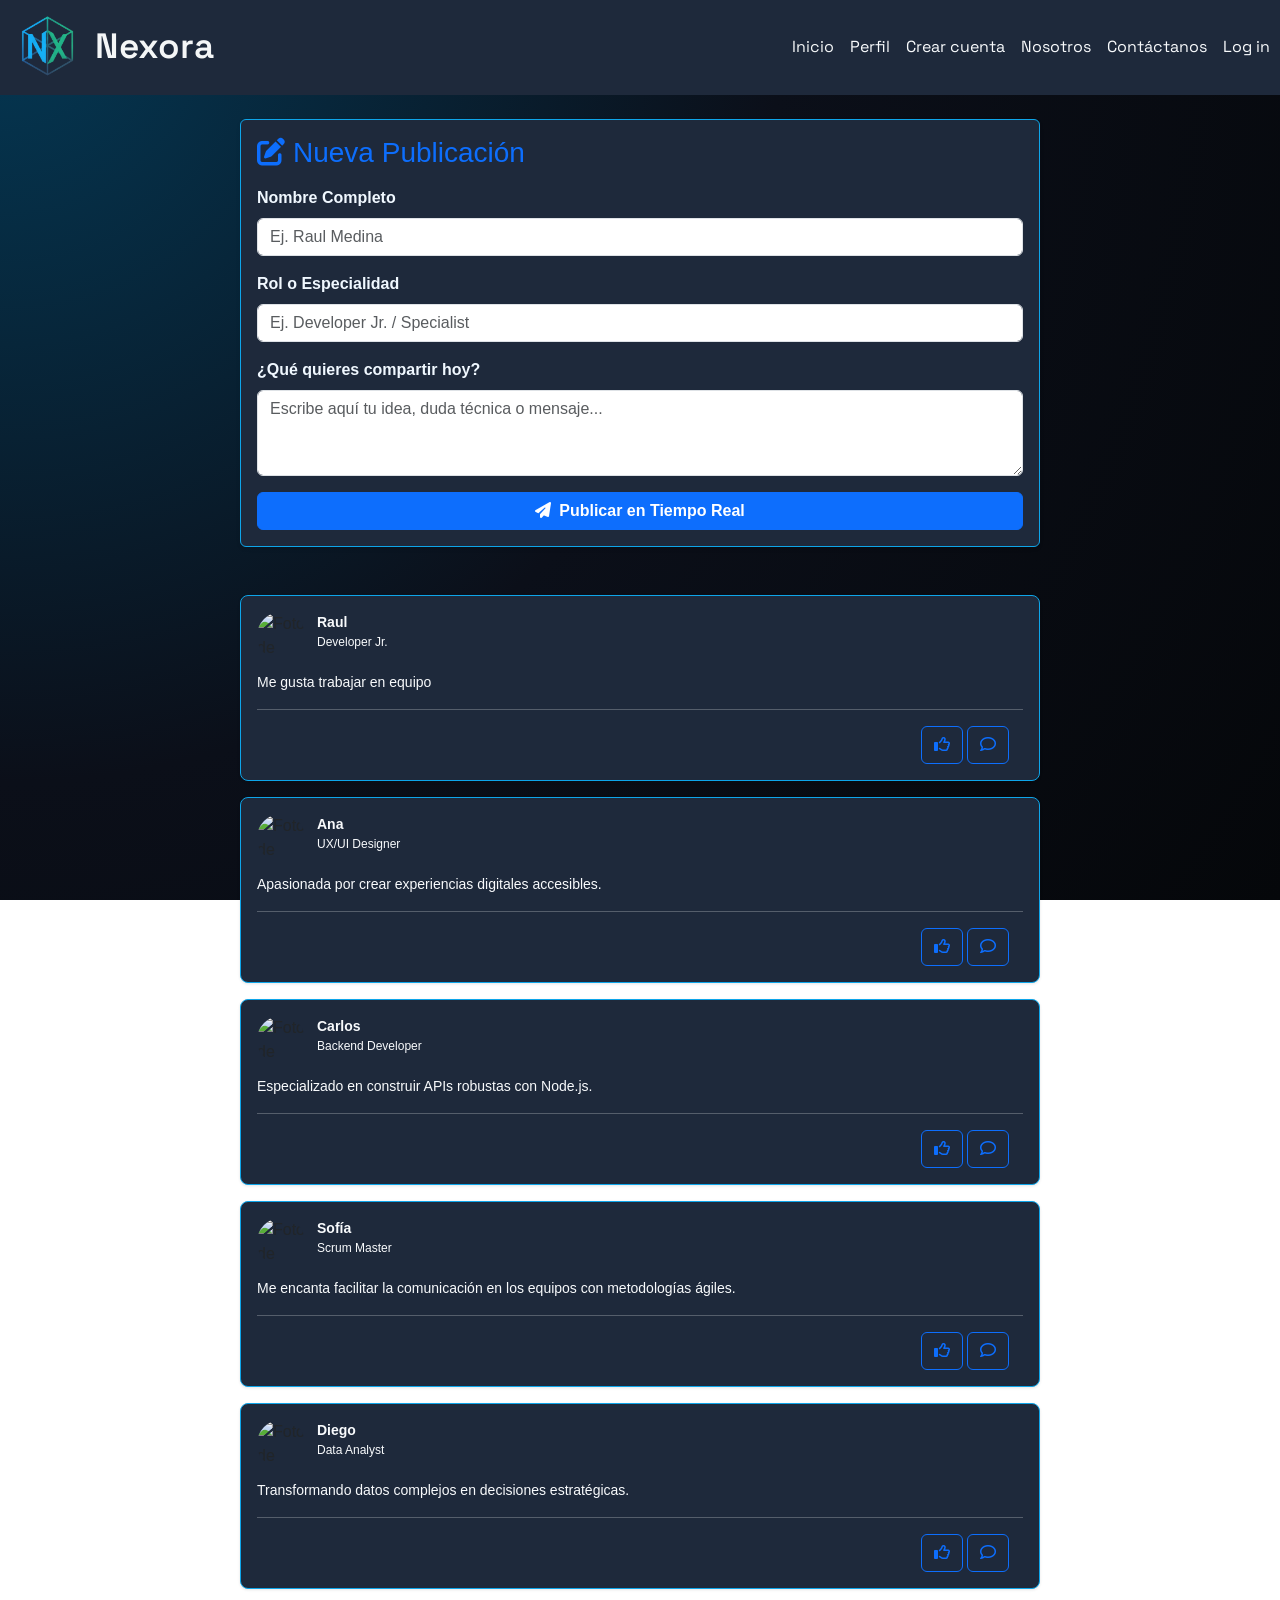
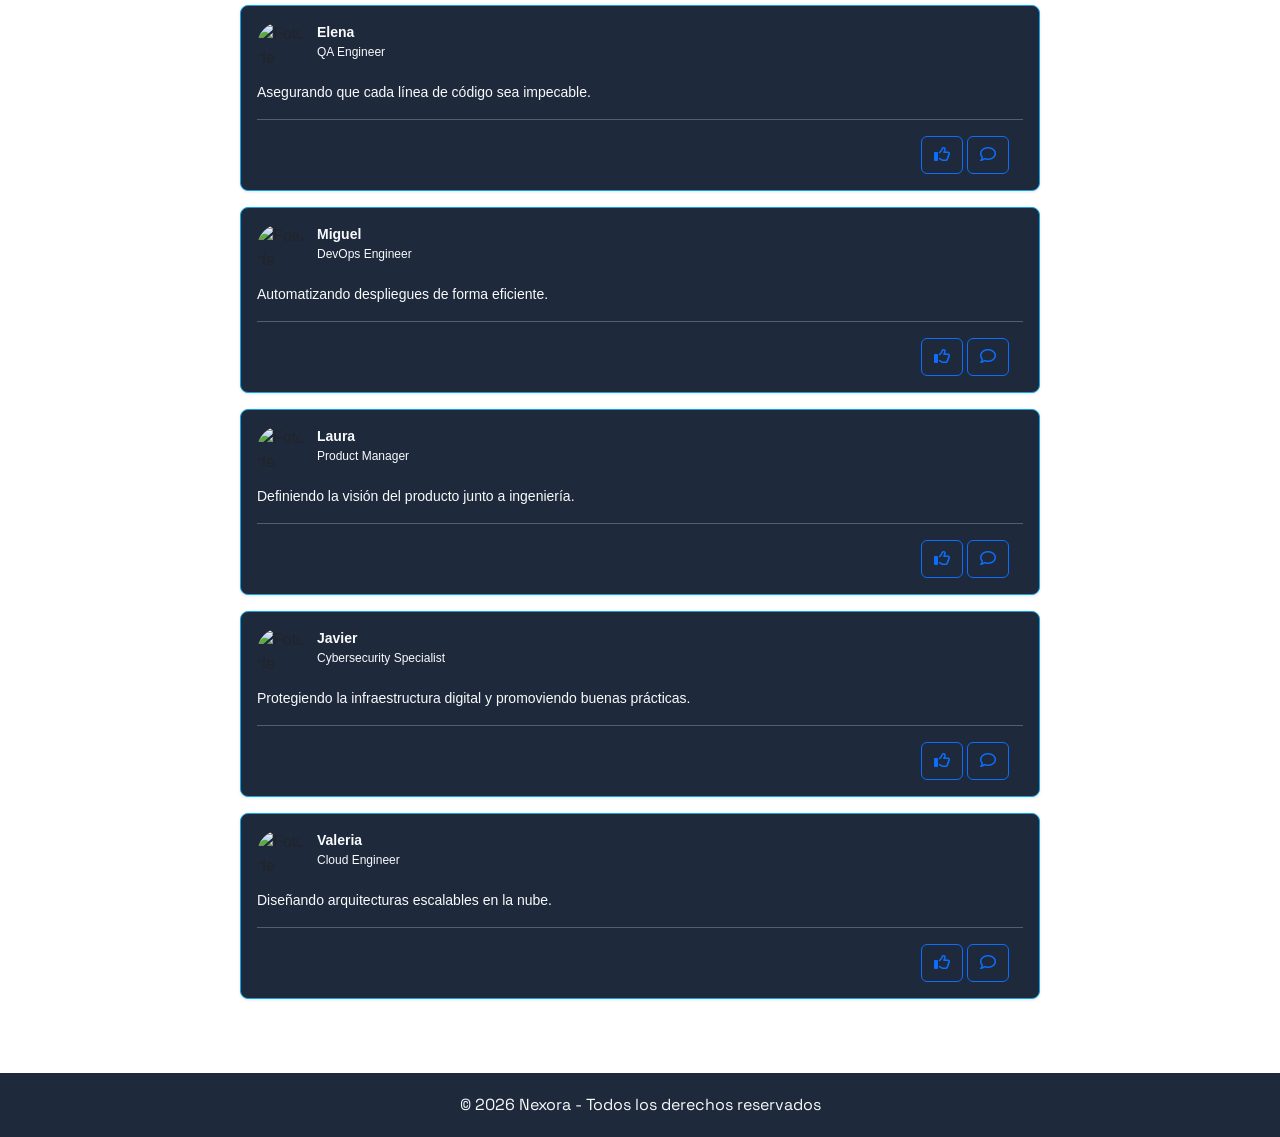
==== index.html @ 2bd526d6 "Se hacen pruebas de formulario crear publicacion" ====
<!-- Formulario con los campos Nombre, telefono email y Mensaje -->
<!-- crear las alertas-->

<!DOCTYPE html>
<html lang="en">

<head>
    <meta charset="UTF-8">
    <meta name="viewport" content="width=device-width, initial-scale=1.0">
    <title>Nexora</title>
    <link href="https://cdn.jsdelivr.net/npm/bootstrap@5.3.8/dist/css/bootstrap.min.css" rel="stylesheet"
        integrity="sha384-sRIl4kxILFvY47J16cr9ZwB07vP4J8+LH7qKQnuqkuIAvNWLzeN8tE5YBujZqJLB" crossorigin="anonymous">
        <link rel="stylesheet" href="https://cdn.jsdelivr.net/npm/bootstrap-icons@1.11.3/font/bootstrap-icons.min.css">
    <link rel="preconnect" href="https://fonts.googleapis.com">
    <link rel="preconnect" href="https://fonts.gstatic.com" crossorigin>
    <link
        href="https://fonts.googleapis.com/css2?family=Plus+Jakarta+Sans:wght@200;300;400;500;600;700;800&family=Space+Grotesk:wght@300;400;500;600;700&display=swap"
        rel="stylesheet">

    <link rel="stylesheet" href="https://cdnjs.cloudflare.com/ajax/libs/font-awesome/6.4.2/css/all.min.css">
    <link rel="stylesheet" href="./CSS/navbar.css">
    <link rel="stylesheet" href="./CSS/index.css">


</head>
<!-------------------------------------------------------------------->

<body id="indexBody">
    <!--parte 1 NavBar-->
    <header>
        <nav id="header"></nav>
    </header>

    <section>
        <div class="container d-flex ">

            <div class="col">

                <div class="container my-4 p-3 rounded shadow-sm post-card" style="position: relative;">
                    <h3 class="mb-3 text-primary"><i class="fa-solid fa-pen-to-square me-2"></i>Nueva Publicación</h3>
                    
                    <form id="postForm">
                        <div class="mb-3">
                            <label for="inputNombre" class="form-label fw-bold" style="color:aliceblue">Nombre Completo</label>
                            <input type="text" class="form-control" id="inputNombre" placeholder="Ej. Raul Medina" required>
                        </div>
                
                        <div class="mb-3">
                            <label for="inputRol" class="form-label fw-bold" style="color:aliceblue">Rol o Especialidad</label>
                            <input type="text" class="form-control" id="inputRol" placeholder="Ej. Developer Jr. / Specialist" required>
                        </div>
                
                        <div class="mb-3">
                            <label for="textareaDescripcion" class="form-label fw-bold" style="color:aliceblue">¿Qué quieres compartir hoy?</label>
                            <textarea class="form-control" id="textareaDescripcion" rows="3" placeholder="Escribe aquí tu idea, duda técnica o mensaje..." required></textarea>
                        </div>
                
                        <button type="submit" class="btn btn-primary w-100 fw-bold">
                            <i class="fa-solid fa-paper-plane me-2"></i>Publicar en Tiempo Real
                        </button>
                    </form>
                </div>
                
                <div id="prodRow" class="row  justify-content-center p-3">
                    <!-- aqui empieza la tarjeta -->
                    
                    <!-- aqui temrina la tarjeta-->
                </div>
            </div>
        </div>

    </section>

    <footer id="footer"></footer>


    <script src="https://cdn.jsdelivr.net/npm/bootstrap@5.3.8/dist/js/bootstrap.bundle.min.js"
        integrity="sha384-FKyoEForCGlyvwx9Hj09JcYn3nv7wiPVlz7YYwJrWVcXK/BmnVDxM+D2scQbITxI"
        crossorigin="anonymous"></script>
    <script src="./JS/navbar.js" type="module"></script>
    <script src="./JS/postcotroller.js" type="module"></script>
    <script src="./JS/footer.js"></script>
    <script type="text/javascript" src="https://cdn.jsdelivr.net/npm/@emailjs/browser@4/dist/email.min.js"></script>
</body>

</html>
---- CSS/navbar.css ----
#header{
     background-color: #1E293B !important;
    display: flex;
    justify-content: space-between;
    align-items: center;
    padding: 10px;
    gap: 40px;
    font-family: 'Space Grotesk', sans-serif;
}



.headersection {
    justify-content: center;
    gap: 50px;
}


.nav-link {
    color: #F8FAFC;
}

.nav-link:hover {
    color: #0EA5E9;
}

.nav-active {
    color: #f4f6f7 !important;
}
/* Escritorio */
.hamburger{
    display: none;
}

#apages{
    display: flex;
}

/* Móvil */
@media (max-width: 768px){

    .hamburger{
        display: block;
    }

    #apages{
        display: none;
    }

    #apages.active{
        display: flex;
        flex-direction: column;
    }
}

#nexoralogo {
    height: 75px;
    width: 75px;
}

/*leo*/
.logo .nav-link {
    font-size: 2.2rem;
    font-weight: 600;
}

.logo{
    display: flex;
    align-items: center;
    gap: 10px;
}


/*FOOTER*/
#footer {
    margin-top: 50px;
}

.footerNexora {
    background-color: #1E293B;
    color: #F8FAFC;
    text-align: center;
    padding: 20px;
    font-family: 'Space Grotesk', sans-serif;
}

.footerNexora p {
    margin: 0;
}
---- CSS/index.css ----
/* Estilos globales para la tarjeta */
#indexBody {
    background-image: radial-gradient(circle at 0% 0%, #043854 0%, #0b0f19 50%, #05070a 100%);
    background-attachment: fixed;
    background-size: cover;
    background-repeat: no-repeat;
    min-height: 100vh;
    margin: 0;
}

.containerCard{

   
    min-height: 100vh; /* Esto ya lo tienes, excelente */
    
    /* Agrega estas 3 líneas mágicas de Flexbox: */
    
    justify-content: center; /* Centra horizontalmente */
    align-items: center;
    
    /*
    display: flex;
    align-items: center;
     justify-content: center;
     margin: 10px;*/
     
     

}

.post-card {
  font-family: -apple-system, BlinkMacSystemFont, "Segoe UI", Roboto, Helvetica, Arial, sans-serif;
  background-color: #1E293B;
  border: 1px solid #0EA5E9;
  border-radius: 8px;
  max-width: 800px;
  padding: 16px;
  box-shadow: 0 1px 3px rgba(0, 0, 0, 0.1);
  
  
  

}

/* Alineación del encabezado */
.post-header {
  display: flex;
  align-items: flex-start;
  margin-bottom: 12px;
 
  
}

/* Foto de perfil redonda */
.profile-pic {
  width: 48px;
  height: 48px;
  border-radius: 50%;
  object-fit: cover;
  margin-right: 12px;
}

/* Contenedor de los textos del autor */
.author-info {
  display: flex;
  flex-direction: column;
}

/* Fila del nombre */
.name-container {
  display: flex;
  align-items: center;
  font-size: 14px;
  font-weight: 600;
  color: #F8FAFC;
}

.connection-degree {
  font-size: 12px;
  color: #666666;
  font-weight: 400;
  margin-left: 4px;
}

/* Rol o cargo profesional */
.author-role {
  font-size: 12px;
  color: #F8FAFC;
  margin: 2px 0;
  line-height: 1.3;
}

/*boton de ... opciones en tarjeta de publicacion*/
.btnCardOptions{
  color:#0EA5E9 ;
  border-radius: 50px;
  background-color:  #1E293B;
   border: 1px solid #0EA5E9;
   margin-right: 17px;

}

.btnCardOptions:hover{
  color:#F8FAFC ;
  border-radius: 50px;
  background-color:  #0EA5E9;
   border: 1px solid #0EA5E9;
   margin-right: 17px;

}

.btnCardOptions.show{
  color:#F8FAFC ;
  border-radius: 50px;
  background-color:  #0EA5E9;
   border: 1px solid #0EA5E9;
   margin-right: 17px;

}



/* Fila de tiempo y privacidad */
.post-meta {
  display: flex;
  align-items: center;
  font-size: 12px;
  color: #666666;
}

.separator {
  margin: 4px;
}

/* Cuerpo del texto de la publicación */
.post-content {
  font-size: 14px;
  color: #F8FAFC;
  line-height: 1.5;
}

.post-content p {
  margin: 0px;
}

/* Estilo para el botón "más" */
.see-more {
  color: #666666;
  font-weight: 600;
  cursor: pointer;
  margin-left: 2px;
}


.imageCard{
  display: block;
  margin: 0 auto;
    width: 50%;
  height: 50%;
  
  object-fit: cover;

}

.containerImageOculte{
  display: none  !important;
}

.containerImage{
  background-color: black !important;
}



.btnCard{
 margin-left: 2px;
    margin-right: 2px;

}

/*LEO*/
.style-pointer {
    display: flex;
    align-items: center;
    gap: 12px;                
    cursor: pointer;
    user-select: none;
    transition: opacity 0.2s ease;
}

.style-pointer:hover {
    opacity: 0.85;
}

.style-pointer h2 {
    margin: 0;
    font-family: -apple-system, BlinkMacSystemFont, "Segoe UI", Roboto, Helvetica, Arial, sans-serif;
    font-size: 26px;          
    font-weight: 600;          
    color: #F8FAFC;          
}

#textoNuevaDuda {
    background-color: #0B0F19; 
    color: #F8FAFC !important;
    font-family: -apple-system, BlinkMacSystemFont, "Segoe UI", Roboto, Helvetica, Arial, sans-serif;
    font-size: 14px;           
    border: 1px solid #0EA5E9; 
    border-radius: 8px;        
    padding: 12px;
    resize: none;             
    width: 100%;
    transition: box-shadow 0.2s ease;
}

#textoNuevaDuda:focus {
    outline: none;
    box-shadow: 0 0 8px rgba(14, 165, 233, 0.4); 
}

#textoNuevaDuda::placeholder {
    color: #94A3B8 !important; 
    opacity: 1 !important;     
}

#btnPublicarDudaCard {
    background-color: #10B981; 
    color: #F8FAFC;
    font-family: -apple-system, BlinkMacSystemFont, "Segoe UI", Roboto, Helvetica, Arial, sans-serif;
    border-radius: 50px;       
    padding: 6px 20px;
    font-weight: 600;
    font-size: 12px;           
    border: 1px solid #10B981;
    cursor: pointer;
    transition: background-color 0.2s ease, border-color 0.2s ease;
}

#btnPublicarDudaCard:hover {
    background-color: #059669; 
    border-color: #059669;
}

#btnCancelarDuda {
    background-color: #ef4444;
    color: #F8FAFC;
    font-family: -apple-system, BlinkMacSystemFont, "Segoe UI", Roboto, Helvetica, Arial, sans-serif;
    border-radius: 50px;       
    padding: 6px 20px;
    font-weight: 600;
    font-size: 12px;           
    border: 1px solid #ef4444;
    cursor: pointer;
    transition: background-color 0.2s ease, border-color 0.2s ease;
}

#btnCancelarDuda:hover {
    background-color: #dc2626; 
    border-color: #dc2626;
}
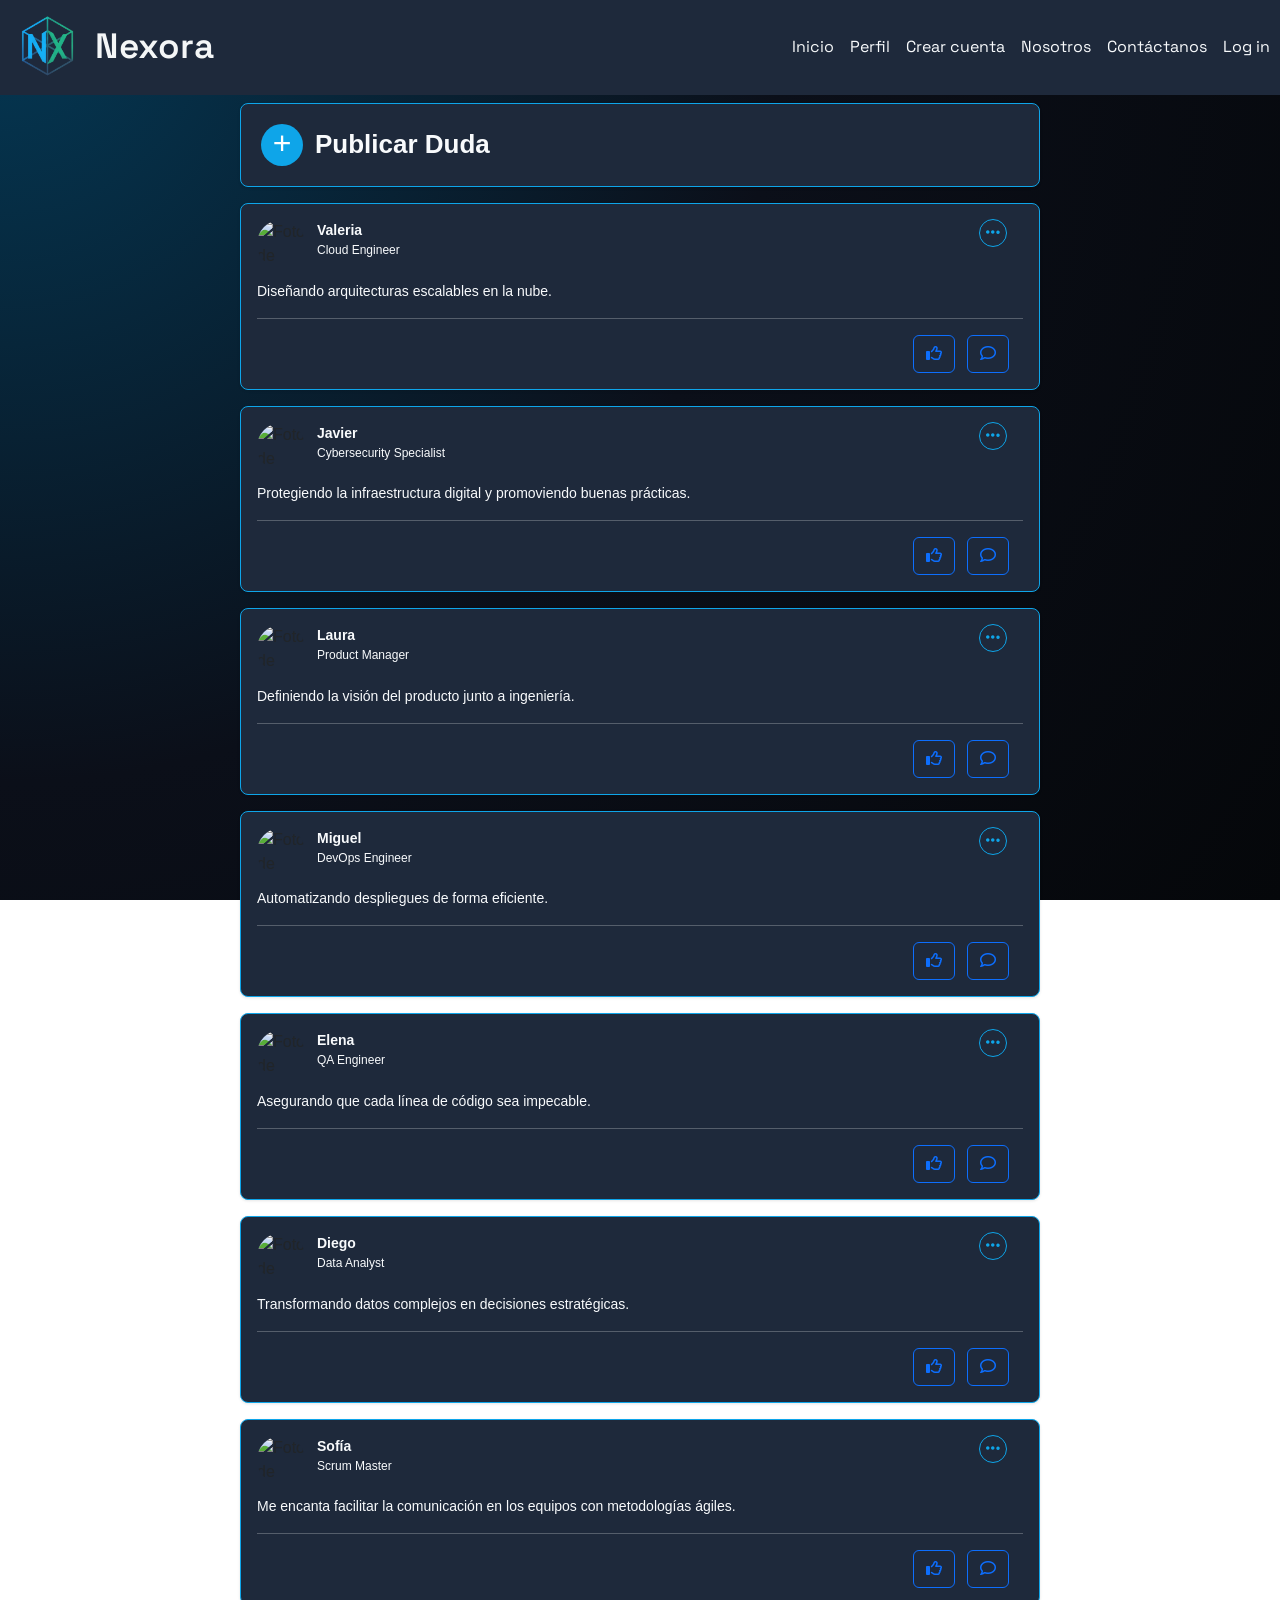
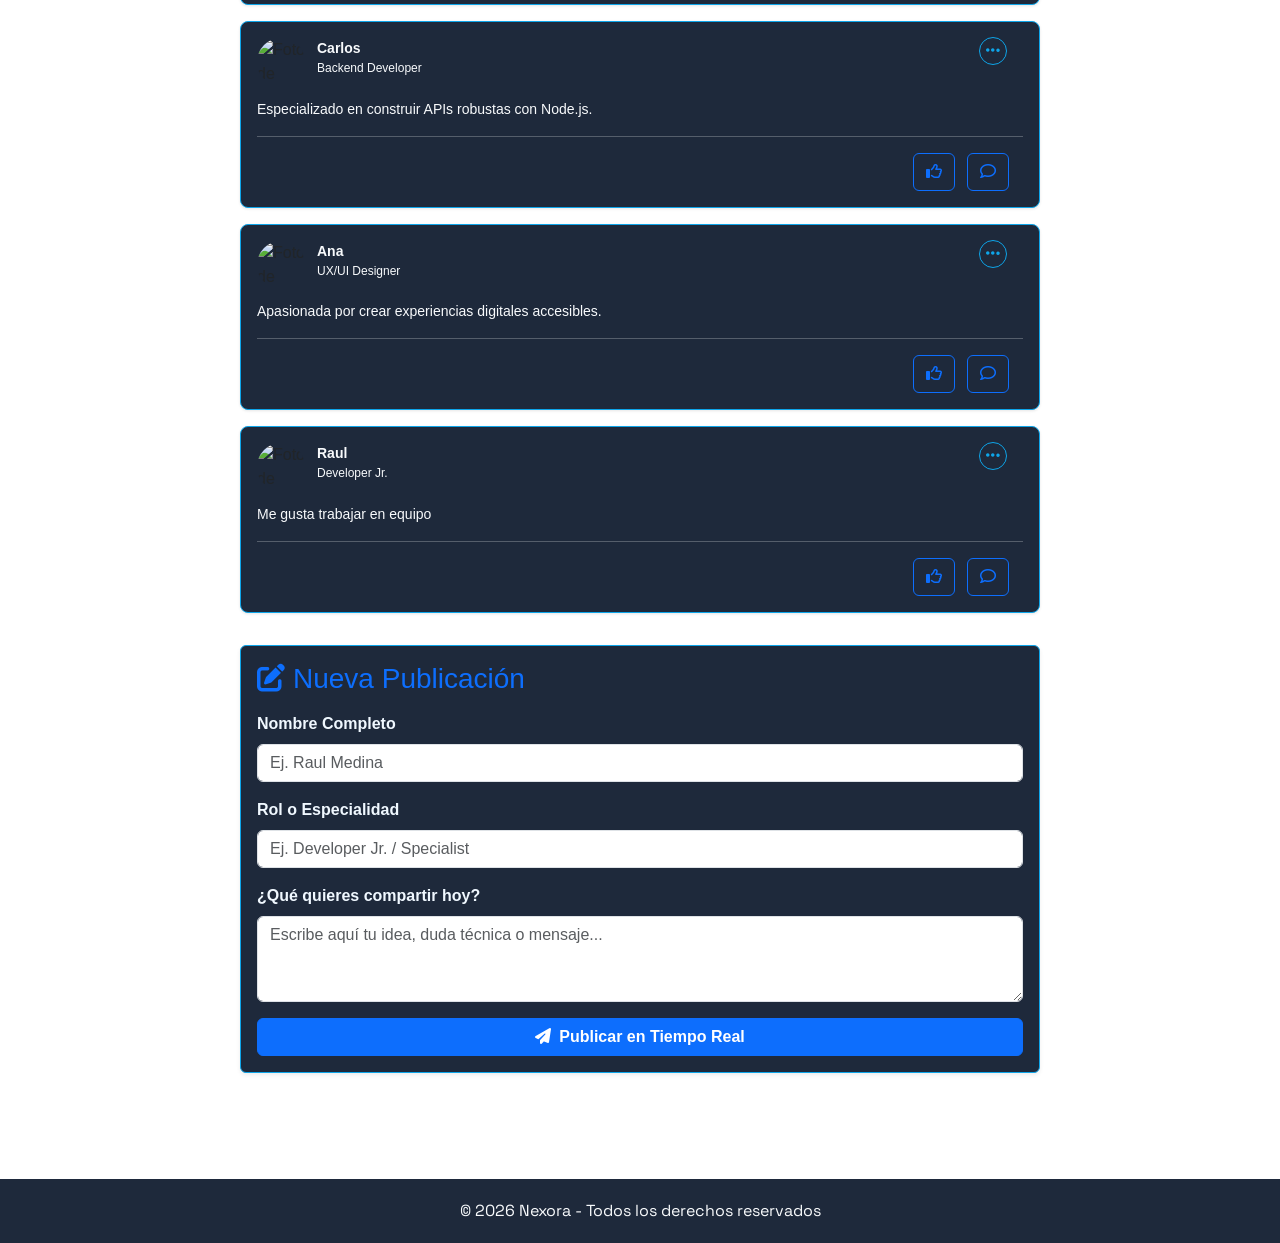
==== commit 11d9c579: "Fix: Resolve merge conflicts between branch and develop in postcotroller.js and index.html" ====
--- a/index.html
+++ b/index.html
@@ -30,6 +30,55 @@
     <header>
         <nav id="header"></nav>
     </header>
+
+    <!--LEO-->
+  <div class="post-card m-2 w-100 mx-auto" id="seccionPublicarDudaFija">
+    <div class="p-1">
+        <div class="style-pointer" id="toggleDudaForm" style="display: flex; align-items: center; gap: 12px; cursor: pointer;">
+    
+    <div class="text-white" style="background-color: #0ea5e9 !important; width: 42px; height: 42px; border-radius: 50%; display: inline-flex; align-items: center; justify-content: center; font-size: 32px; font-weight: 400; padding-bottom: 4px; line-height: 1; user-select: none;">
+        +
+    </div>
+    
+    <h2>Publicar Duda</h2>
+</div>
+
+        <div id="dudaFormContainer" class="d-none mt-3">
+            <textarea id="textoNuevaDuda" class="form-control mb-3" rows="3" placeholder="Escribe tu duda detalladamente aquí..."></textarea>
+            
+            <div class="mb-3 text-center containerImage" style="border-radius: 8px; overflow: hidden;">
+                <img id="preview" class="imageCard" src="" alt="Vista previa" style="display: none;">
+            </div>
+
+            <div class="d-flex justify-content-between align-items-center">
+                
+                <div>
+                    <label for="imagen" class="btnCardOptions" style="padding: 6px 16px; cursor: pointer; display: inline-flex; align-items: center; justify-content: center; border-radius: 8px;">
+                        <i class="fa-solid fa-camera-retro" style="font-size: 1.2rem;"></i>
+                    </label>
+                    <input type="file" id="imagen" accept="image/*" style="display: none;">
+                </div>
+
+                <div class="d-flex gap-2">
+    <button type="button" id="btnCancelarDuda" class="btn">
+        CANCELAR
+    </button>
+
+    <button type="button" id="btnPublicarDudaCard">
+        PUBLICAR
+    </button>
+</div>
+            </div>
+        </div>
+    </div>
+</div>
+
+        <div id="prodRow" class="w-100 d-flex flex-column align-items-center justify-content-center">
+            </div>
+        
+    </div>
+</section>
+
 
     <section>
         <div class="container d-flex ">
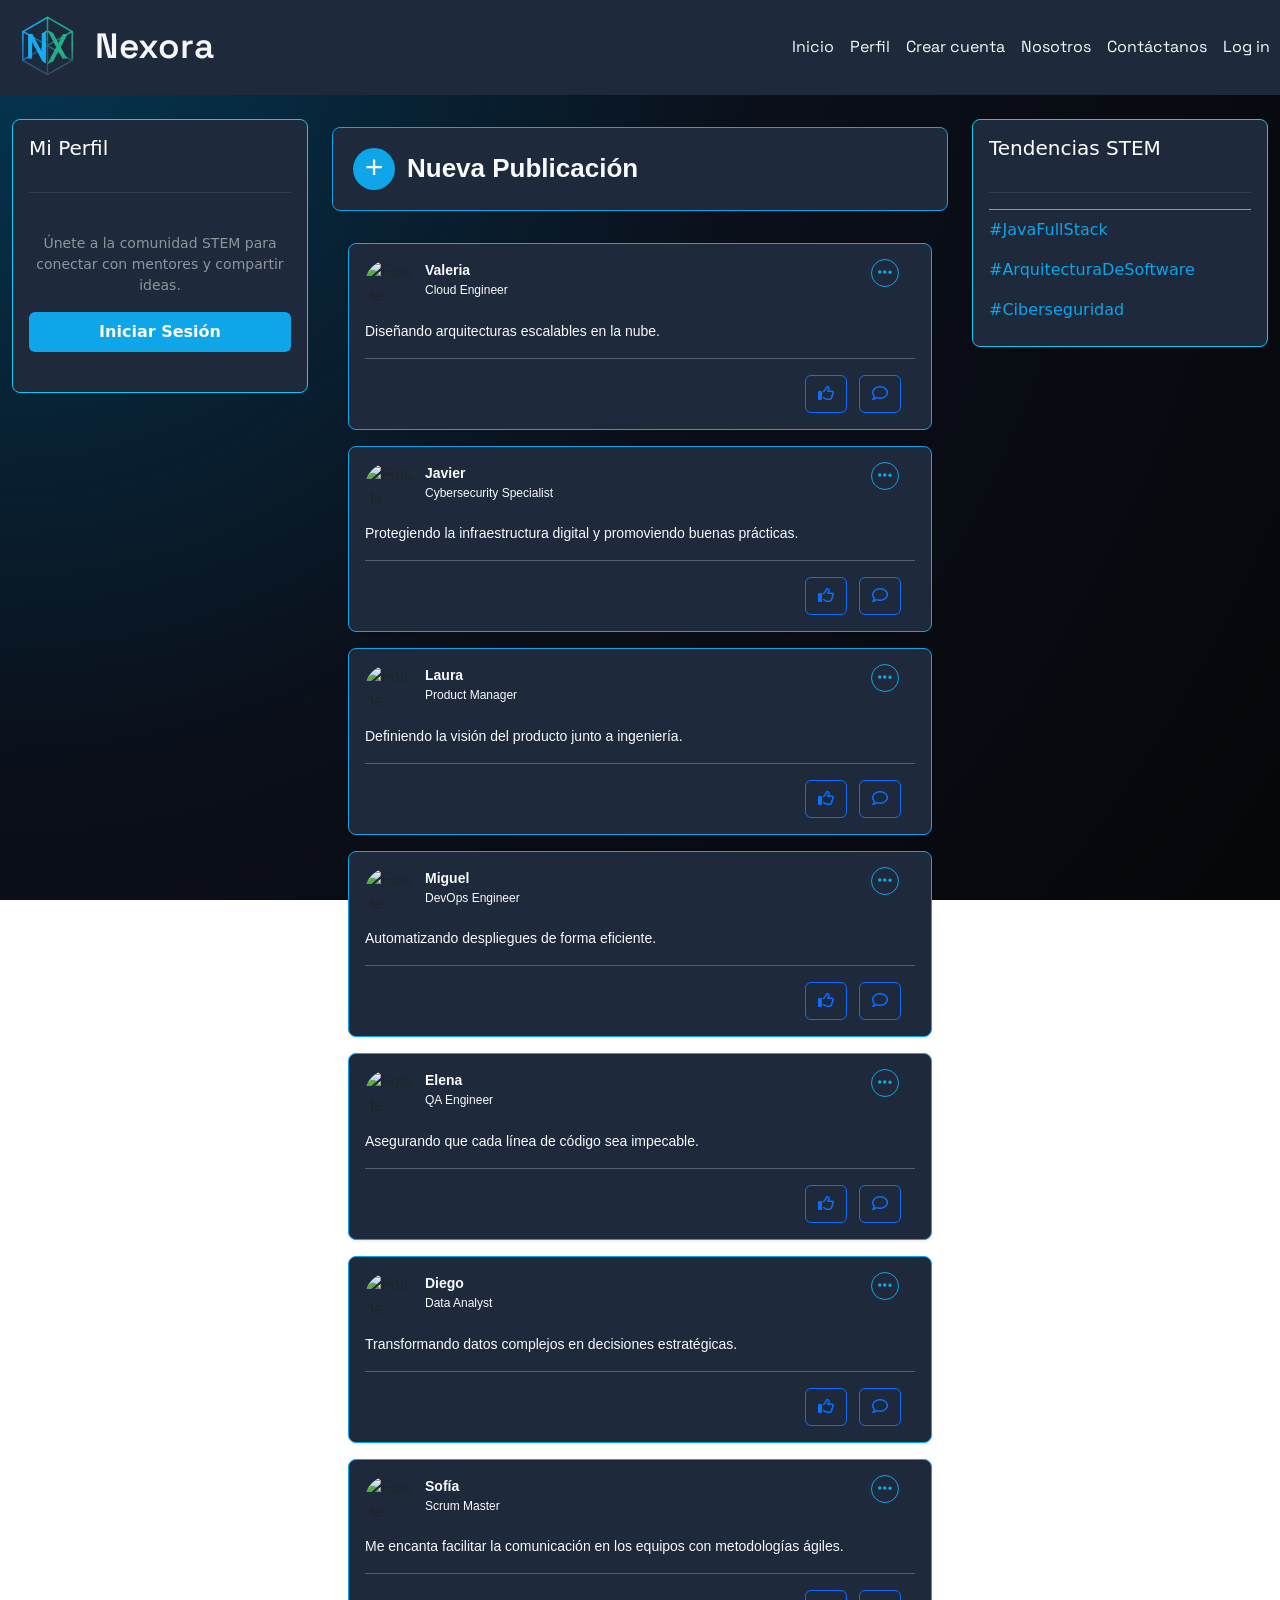
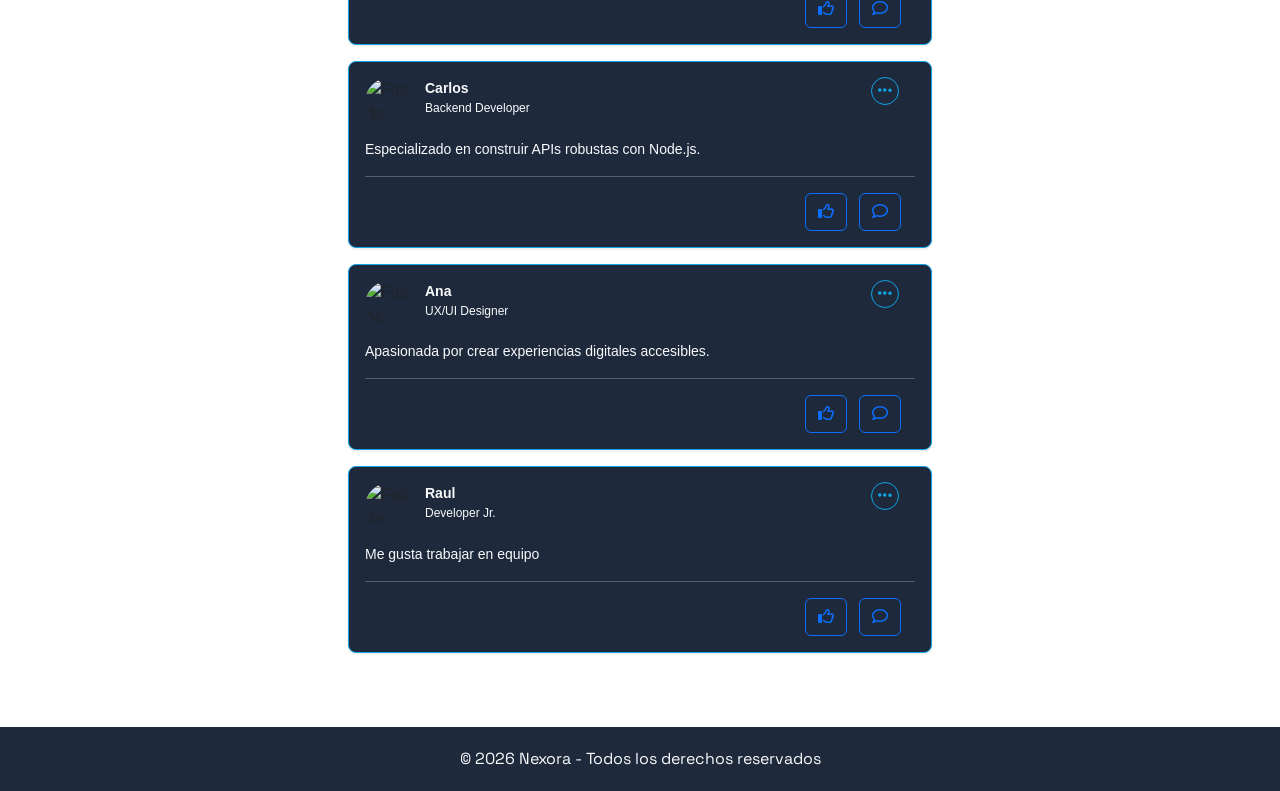
==== commit 2a031972: "- Se consolida la clase PostsController para la gestión lógica de publicaciones. - Se implementa el " ====
--- a/index.html
+++ b/index.html
@@ -31,20 +31,52 @@
         <nav id="header"></nav>
     </header>
 
-    <!--LEO-->
-  <div class="post-card m-2 w-100 mx-auto" id="seccionPublicarDudaFija">
-    <div class="p-1">
-        <div class="style-pointer" id="toggleDudaForm" style="display: flex; align-items: center; gap: 12px; cursor: pointer;">
+<!--Contenedor que gestiona 3 columnas en la pagina-->
+
+<div class="container-fluid pt-4">
+    <div class="row justify-content-center">
+    <!-- COLUMNA IZQUIERDA -->   
+        <aside class="col-lg-3 d-none d-lg-block">
+            <div class="card border-info custom-card-bg p-3 sticky-top custom-sticky-aside">
+                <h5 class="text-white mb-3">Mi Perfil</h5>
+                <hr class="text-secondary opacity-25">
+                
+                <!-- Estado 1: Usuario Invitado / No ha iniciado sesión -->
+                <div id="perfil-invitado" class="text-center my-4">
+                    <p class="text-white-50 small mb-3">Únete a la comunidad STEM para conectar con mentores y compartir ideas.</p>
+                    <!-- El botón vincula directamente a la página de login requerida en el proyecto -->
+                    <a href="login.html" class="btn btn-login-accent w-100 fw-bold py-2">
+                        Iniciar Sesión
+                    </a>
+                </div>
+        
+                <!-- Estado 2: Usuario Autenticado (Oculto inicialmente por CSS o JS) -->
+                <div id="perfil-autenticado" class="text-center my-3" style="display: none;">
+                    <div class="bg-secondary rounded-circle mx-auto mb-2" style="width: 70px; height: 70px;"></div>
+                    <h6 class="text-white m-0">Usuario Nexora</h6>
+                    <small class="text-muted">Estudiante STEM</small>
+                </div>
+            </div>
+        </aside>
+
+    <!--Formulario de crear publicacion-->
+
+    <!-- COLUMNA CENTRAL: El Feed  -->
+    <main class="col-12 col-md-10 col-lg-6">
+
+    <div class="post-card m-2 w-100 mx-auto" id="seccionPublicarDudaFija">
+        <div class="p-1">
+            <div class="style-pointer" id="toggleDudaForm" style="display: flex; align-items: center; gap: 12px; cursor: pointer;">
     
-    <div class="text-white" style="background-color: #0ea5e9 !important; width: 42px; height: 42px; border-radius: 50%; display: inline-flex; align-items: center; justify-content: center; font-size: 32px; font-weight: 400; padding-bottom: 4px; line-height: 1; user-select: none;">
-        +
-    </div>
+                <div class="text-white" style="background-color: #0ea5e9 !important; width: 42px; height: 42px; border-radius: 50%; display: inline-flex; align-items: center; justify-content: center; font-size: 32px; font-weight: 400; padding-bottom: 4px; line-height: 1; user-select: none;">
+                +
+                </div>
     
-    <h2>Publicar Duda</h2>
-</div>
+            <h2 >Nueva Publicación</h2>
+            </div>
 
         <div id="dudaFormContainer" class="d-none mt-3">
-            <textarea id="textoNuevaDuda" class="form-control mb-3" rows="3" placeholder="Escribe tu duda detalladamente aquí..."></textarea>
+            <textarea id="textoNuevaDuda" class="form-control mb-3" rows="3" placeholder="Escribe tu idea..."></textarea>
             
             <div class="mb-3 text-center containerImage" style="border-radius: 8px; overflow: hidden;">
                 <img id="preview" class="imageCard" src="" alt="Vista previa" style="display: none;">
@@ -60,55 +92,21 @@
                 </div>
 
                 <div class="d-flex gap-2">
-    <button type="button" id="btnCancelarDuda" class="btn">
-        CANCELAR
-    </button>
-
-    <button type="button" id="btnPublicarDudaCard">
-        PUBLICAR
-    </button>
-</div>
+                    <button type="button" id="btnCancelarDuda" class="btn">CANCELAR</button>
+                    <button type="submit" class="btn btn-primary w-100 fw-bold" style="background-color: #0EA5E9;" id="btnPublicarDudaCard">
+                        <i class="fa-solid fa-paper-plane me-2"></i>Publicar en Tiempo Real
+                    </button>
+                </div>
             </div>
         </div>
     </div>
 </div>
-
-        <div id="prodRow" class="w-100 d-flex flex-column align-items-center justify-content-center">
-            </div>
-        
-    </div>
-</section>
-
-
+    <!--Seccion donde se alojan las publicaciones-->
     <section>
         <div class="container d-flex ">
 
             <div class="col">
 
-                <div class="container my-4 p-3 rounded shadow-sm post-card" style="position: relative;">
-                    <h3 class="mb-3 text-primary"><i class="fa-solid fa-pen-to-square me-2"></i>Nueva Publicación</h3>
-                    
-                    <form id="postForm">
-                        <div class="mb-3">
-                            <label for="inputNombre" class="form-label fw-bold" style="color:aliceblue">Nombre Completo</label>
-                            <input type="text" class="form-control" id="inputNombre" placeholder="Ej. Raul Medina" required>
-                        </div>
-                
-                        <div class="mb-3">
-                            <label for="inputRol" class="form-label fw-bold" style="color:aliceblue">Rol o Especialidad</label>
-                            <input type="text" class="form-control" id="inputRol" placeholder="Ej. Developer Jr. / Specialist" required>
-                        </div>
-                
-                        <div class="mb-3">
-                            <label for="textareaDescripcion" class="form-label fw-bold" style="color:aliceblue">¿Qué quieres compartir hoy?</label>
-                            <textarea class="form-control" id="textareaDescripcion" rows="3" placeholder="Escribe aquí tu idea, duda técnica o mensaje..." required></textarea>
-                        </div>
-                
-                        <button type="submit" class="btn btn-primary w-100 fw-bold">
-                            <i class="fa-solid fa-paper-plane me-2"></i>Publicar en Tiempo Real
-                        </button>
-                    </form>
-                </div>
                 
                 <div id="prodRow" class="row  justify-content-center p-3">
                     <!-- aqui empieza la tarjeta -->
@@ -119,6 +117,29 @@
         </div>
 
     </section>
+    </main>
+
+    <!-- COLUMNA DERECHA: Tendencias / Dudas Populares -->
+    <aside class="col-lg-3 d-none d-lg-block">
+        <div class="card border-info custom-card-bg p-3 sticky-top custom-sticky-aside">
+            <h5 class="text-white mb-3">Tendencias STEM</h5>
+            <hr class="text-secondary opacity-25">
+            <ul class="list-group list-group-flush bg-transparent">
+                <li class="list-group-item bg-transparent text-white-50 border-0 px-0 py-2">
+                    <a href="#" class="text-decoration-none trend-link">#JavaFullStack</a>
+                </li>
+                <li class="list-group-item bg-transparent text-white-50 border-0 px-0 py-2">
+                    <a href="#" class="text-decoration-none trend-link">#ArquitecturaDeSoftware</a>
+                </li>
+                <li class="list-group-item bg-transparent text-white-50 border-0 px-0 py-2">
+                    <a href="#" class="text-decoration-none trend-link">#Ciberseguridad</a>
+                </li>
+            </ul>
+        </div>
+    </aside>
+
+</div>
+</div>
 
     <footer id="footer"></footer>
 
--- a/CSS/index.css
+++ b/CSS/index.css
@@ -257,4 +257,56 @@
 #btnCancelarDuda:hover {
     background-color: #dc2626; 
     border-color: #dc2626;
+}
+
+
+/* Estilo base para tarjetas oscuras */
+.custom-card-bg {
+    background-color: #1E293B !important; /* Color de fondo oscuro de superficie */
+    border-radius: 0.5rem; /* Bordes suaves */
+}
+
+/* Control del efecto Fijo (Sticky) para los costados */
+.custom-sticky-aside {
+    /* El "top" define la distancia en píxeles desde el borde superior de la pantalla al hacer scroll */
+    top: 24px !important; 
+    
+    /* Garantiza que si el contenido lateral llega a ser muy largo por pantallas pequeñas, 
+       permita scroll interno individual en vez de romperse */
+    max-height: calc(100vh - 48px);
+    overflow-y: auto;
+    
+    /*  Oculta la barra de scroll en los laterales para un look más limpio */
+    scrollbar-width: none; 
+}
+.custom-sticky-aside::-webkit-scrollbar {
+    display: none;
+}
+
+/* Detalles estéticos para los enlaces de tendencias */
+.trend-link {
+    color: #0EA5E9; /* Color celeste / acento activo */
+    transition: color 0.2s ease-in-out;
+}
+
+.trend-link:hover {
+    color: #F59E0B; /* Color naranja al pasar el cursor (Insight Focus) */
+}
+/* Botón de inicio de sesión personalizado con la identidad Nexora */
+.btn-login-accent {
+    background-color: #0EA5E9 !important; /* Color de interacción activa / celeste */
+    color: #F8FAFC !important;            /* Texto primario claro */
+    border: none;
+    transition: background-color 0.2s ease-in-out, transform 0.1s ease-in-out;
+}
+
+/* Efecto hover utilizando el color de éxito o iluminación de la paleta */
+.btn-login-accent:hover {
+    background-color: #10B981 !important; /* Cambia a verde de optimización al pasar el cursor */
+    color: #F8FAFC !important;
+}
+
+/* Pequeño efecto de pulsación para mejorar la experiencia de usuario (UX) */
+.btn-login-accent:active {
+    transform: scale(0.98);
 }
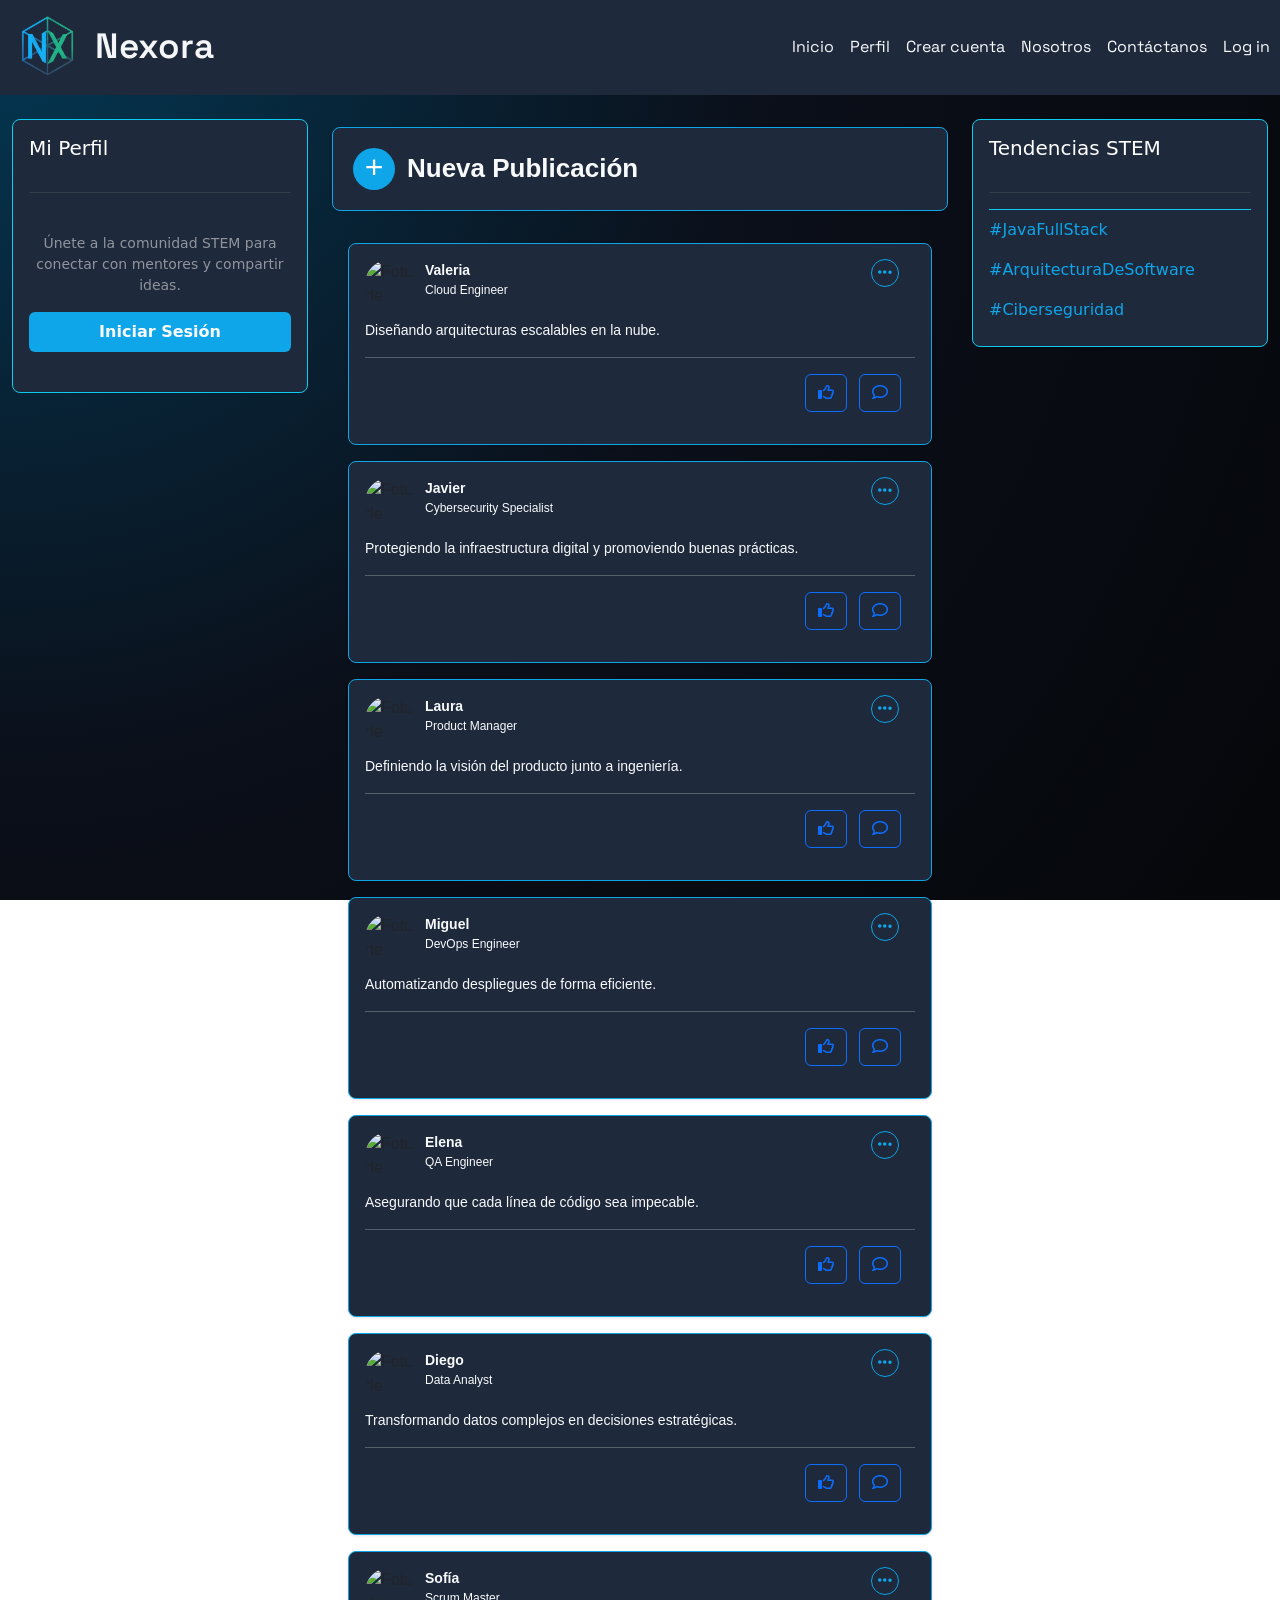
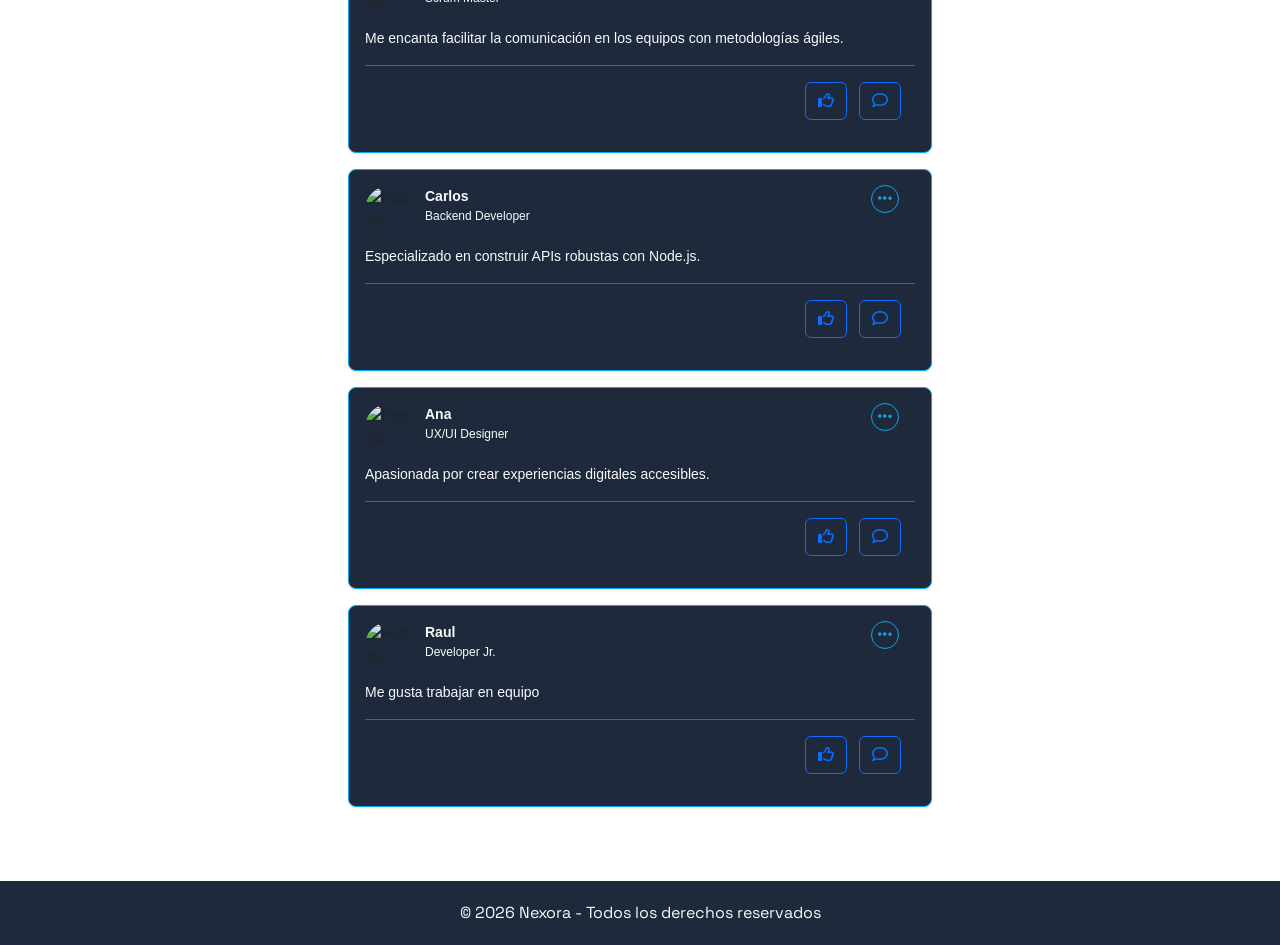
==== commit cd09e4fc: "Se ajustan estilos en las alertas" ====
--- a/index.html
+++ b/index.html
@@ -76,6 +76,7 @@
             </div>
 
         <div id="dudaFormContainer" class="d-none mt-3">
+            <div id="alertContainer" ></div>
             <textarea id="textoNuevaDuda" class="form-control mb-3" rows="3" placeholder="Escribe tu idea..."></textarea>
             
             <div class="mb-3 text-center containerImage" style="border-radius: 8px; overflow: hidden;">
--- a/CSS/index.css
+++ b/CSS/index.css
@@ -309,4 +309,14 @@
 /* Pequeño efecto de pulsación para mejorar la experiencia de usuario (UX) */
 .btn-login-accent:active {
     transform: scale(0.98);
-}+}
+
+.alert-danger{
+ background-color: #7F1D1D;
+    border: 1px solid #991B1B;
+    color: #FEE2E2;
+    border-radius: 12px;
+    padding: 1rem 1.25rem;
+    font-weight: 500;
+    box-shadow: 0 4px 12px rgba(127, 29, 29, .25);
+}
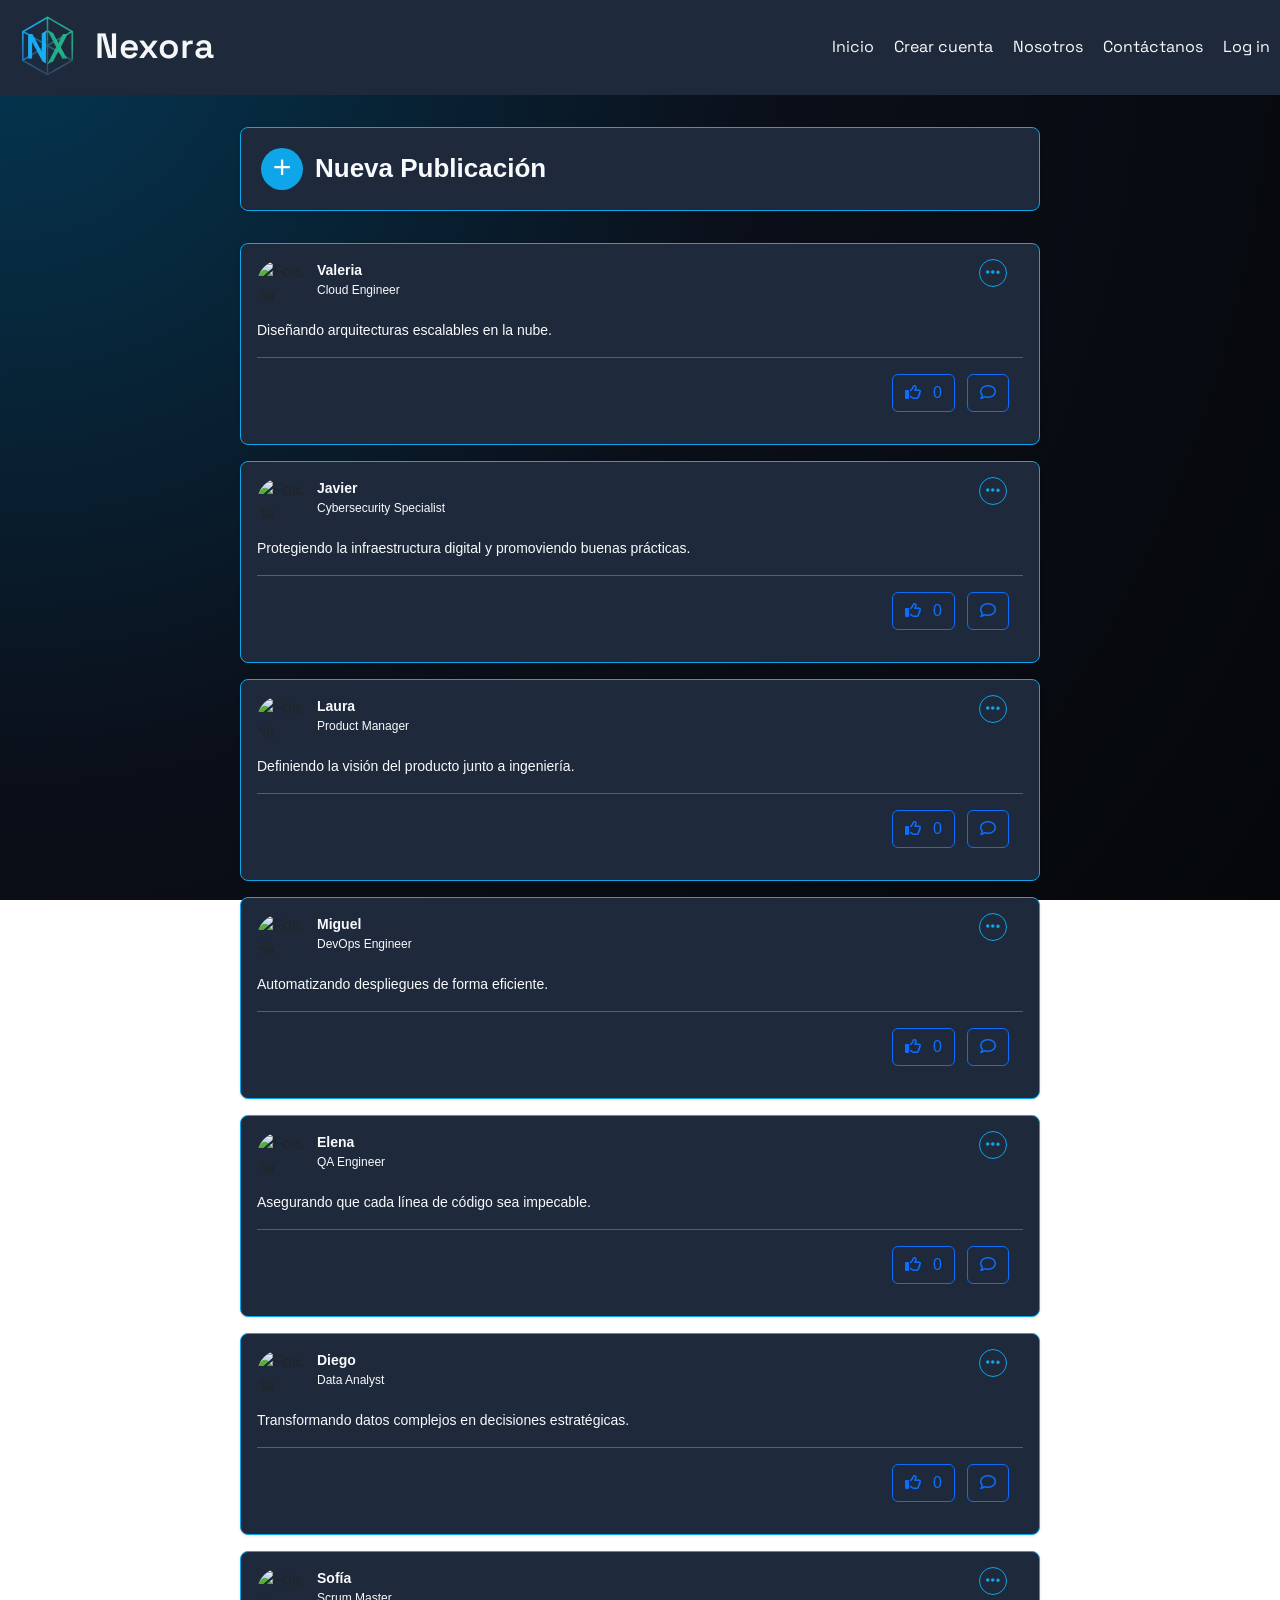
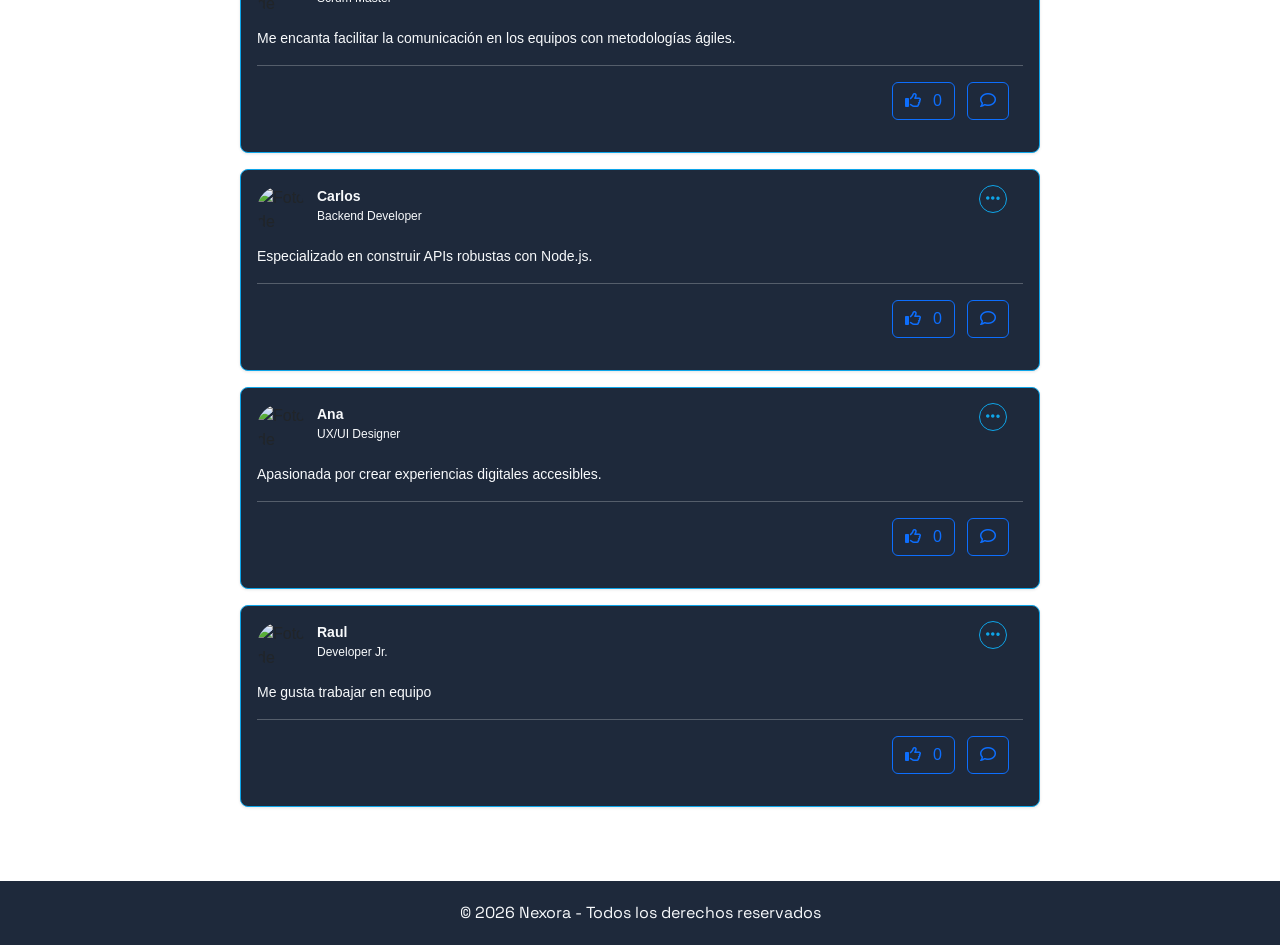
==== commit 4488f3a1: "se agrega modificaciones al index" ====
--- a/index.html
+++ b/index.html
@@ -36,33 +36,34 @@
 <div class="container-fluid pt-4">
     <div class="row justify-content-center">
     <!-- COLUMNA IZQUIERDA -->   
-        <aside class="col-lg-3 d-none d-lg-block">
+       <!-- <aside class="col-lg-3 d-none d-lg-block">
             <div class="card border-info custom-card-bg p-3 sticky-top custom-sticky-aside">
                 <h5 class="text-white mb-3">Mi Perfil</h5>
-                <hr class="text-secondary opacity-25">
+                <hr class="text-secondary opacity-25">-->
                 
                 <!-- Estado 1: Usuario Invitado / No ha iniciado sesión -->
-                <div id="perfil-invitado" class="text-center my-4">
+              <!-- <div id="perfil-invitado" class="text-center my-4">
                     <p class="text-white-50 small mb-3">Únete a la comunidad STEM para conectar con mentores y compartir ideas.</p>
-                    <!-- El botón vincula directamente a la página de login requerida en el proyecto -->
+
+                   
                     <a href="login.html" class="btn btn-login-accent w-100 fw-bold py-2">
                         Iniciar Sesión
                     </a>
-                </div>
+                </div> -->
         
                 <!-- Estado 2: Usuario Autenticado (Oculto inicialmente por CSS o JS) -->
-                <div id="perfil-autenticado" class="text-center my-3" style="display: none;">
+                <!--<div id="perfil-autenticado" class="text-center my-3" style="display: none;">
                     <div class="bg-secondary rounded-circle mx-auto mb-2" style="width: 70px; height: 70px;"></div>
                     <h6 class="text-white m-0">Usuario Nexora</h6>
                     <small class="text-muted">Estudiante STEM</small>
                 </div>
             </div>
-        </aside>
+        </aside> -->
 
     <!--Formulario de crear publicacion-->
 
     <!-- COLUMNA CENTRAL: El Feed  -->
-    <main class="col-12 col-md-10 col-lg-6">
+    <main class="col-12">
 
     <div class="post-card m-2 w-100 mx-auto" id="seccionPublicarDudaFija">
         <div class="p-1">
@@ -85,12 +86,12 @@
 
             <div class="d-flex justify-content-between align-items-center">
                 
-                <div>
+                <!--<div>
                     <label for="imagen" class="btnCardOptions" style="padding: 6px 16px; cursor: pointer; display: inline-flex; align-items: center; justify-content: center; border-radius: 8px;">
                         <i class="fa-solid fa-camera-retro" style="font-size: 1.2rem;"></i>
                     </label>
                     <input type="file" id="imagen" accept="image/*" style="display: none;">
-                </div>
+                </div>-->
 
                 <div class="d-flex gap-2">
                     <button type="button" id="btnCancelarDuda" class="btn">CANCELAR</button>
@@ -120,7 +121,10 @@
     </section>
     </main>
 
+    <!--SECCION DE STEAM-->
+
     <!-- COLUMNA DERECHA: Tendencias / Dudas Populares -->
+     <!--
     <aside class="col-lg-3 d-none d-lg-block">
         <div class="card border-info custom-card-bg p-3 sticky-top custom-sticky-aside">
             <h5 class="text-white mb-3">Tendencias STEM</h5>
@@ -137,9 +141,10 @@
                 </li>
             </ul>
         </div>
-    </aside>
+    </aside>-->
 
 </div>
+
 </div>
 
     <footer id="footer"></footer>
--- a/CSS/navbar.css
+++ b/CSS/navbar.css
@@ -28,29 +28,82 @@
 .nav-active {
     color: #f4f6f7 !important;
 }
-/* Escritorio */
-.hamburger{
+
+/*==========================
+        ESCRITORIO
+==========================*/
+
+.logo{
+    display: flex;
+    align-items: center;
+    position: relative;
+}
+
+#btnMenu{
     display: none;
+    margin-left: auto; /* Empuja el botón a la derecha */
 }
 
 #apages{
     display: flex;
+    gap: 20px;
+    align-items: center;
 }
 
-/* Móvil */
-@media (max-width: 768px){
+@media (max-width:768px){
 
-    .hamburger{
+    .logo{
+        display: flex;
+        align-items: center;
+    }
+
+    #btnMenu{
         display: block;
+        margin-left: auto;
+        background: none;
+        border: none;
+        color: white;
+        font-size: 35px;
+        cursor: pointer;
     }
 
     #apages{
-        display: none;
+
+        position: fixed;
+        top: 70px;
+        left: 0;
+        width: 100%;
+        z-index: 1000;
+
+        display: flex;
+        flex-wrap: wrap;          /* Permite varias columnas */
+        justify-content: space-around;
+
+        background: #1E293B;
+
+        max-height: 0;
+        overflow: hidden;
+
+        transition: max-height .35s ease;
+
+        padding: 0;
     }
 
     #apages.active{
-        display: flex;
-        flex-direction: column;
+        max-height: 300px; /* Ajusta según la cantidad de enlaces */
+        padding: 20px 0;
+    }
+
+    #apages li{
+        list-style: none;
+        width: 23%;          /* 3 columnas */
+        text-align: center;
+        margin: 12px 0;
+    }
+
+    #apages a{
+        color: white;
+        text-decoration: none;
     }
 }
 
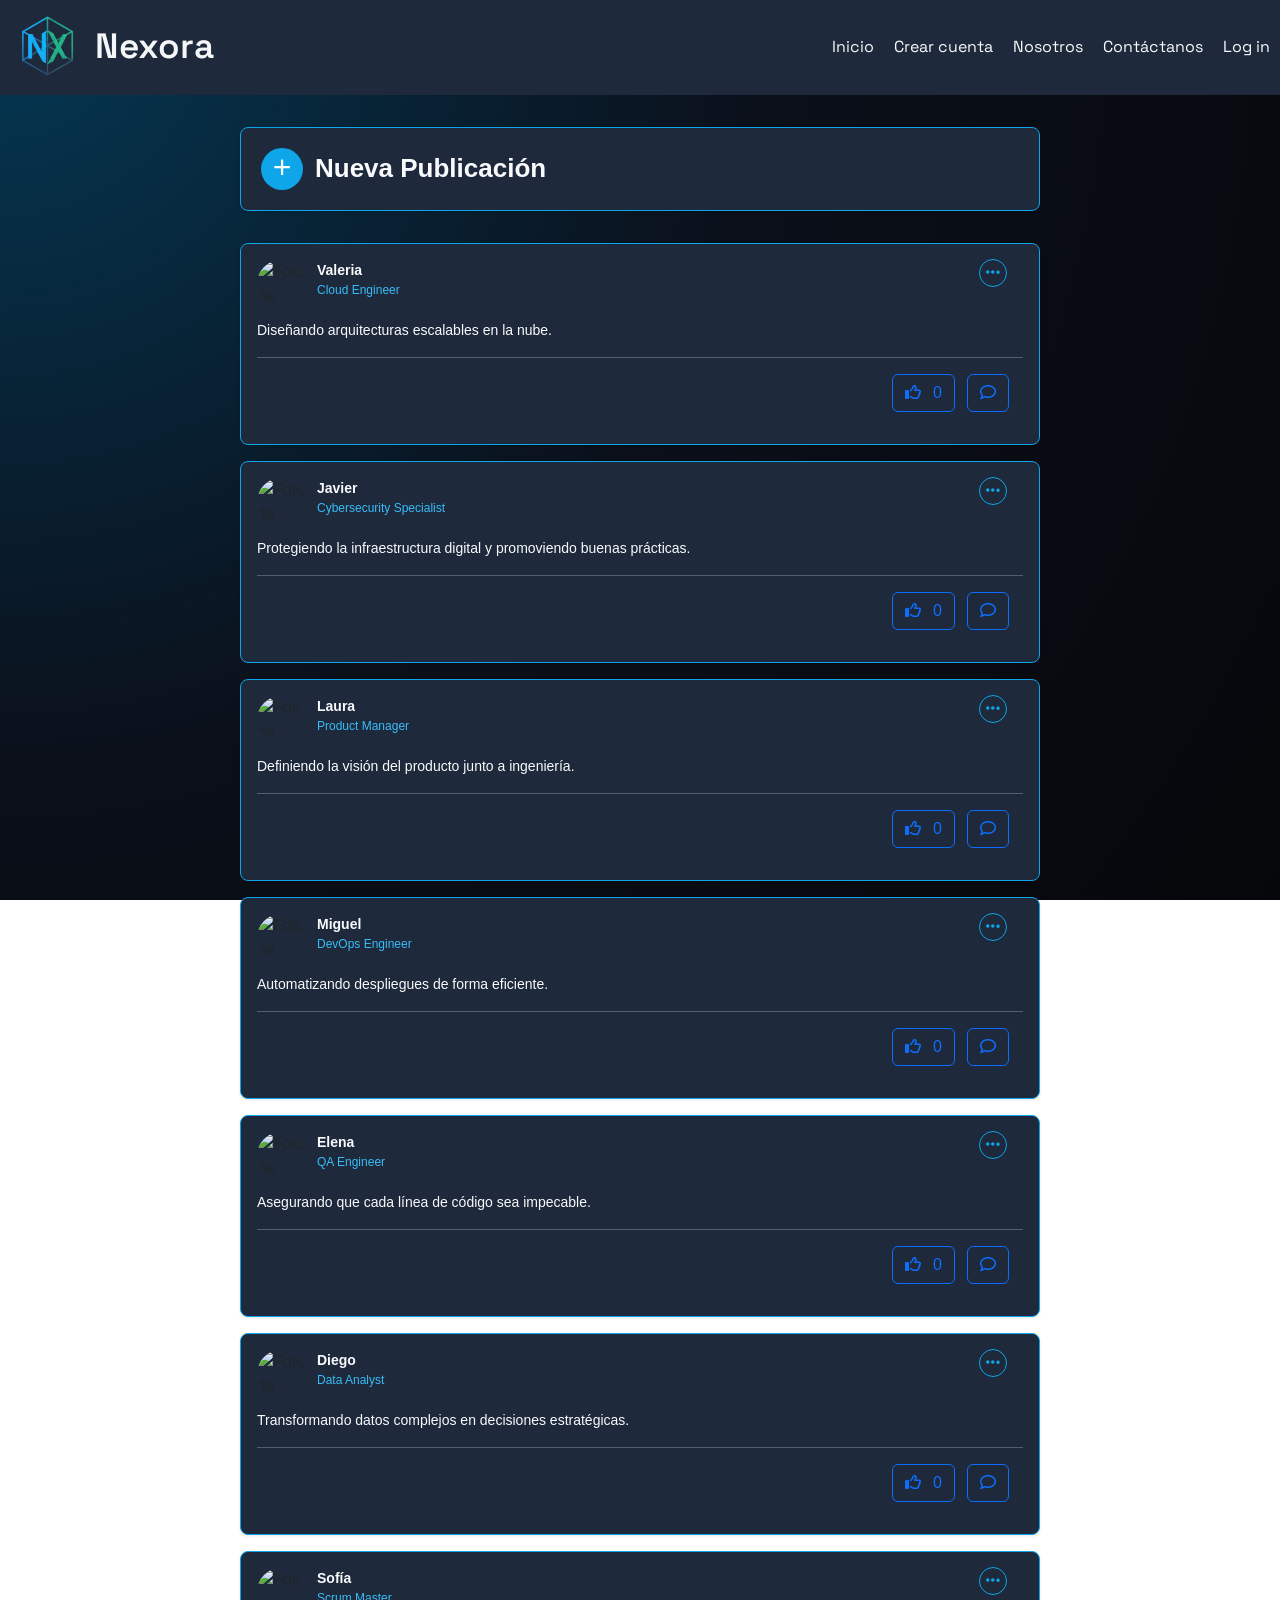
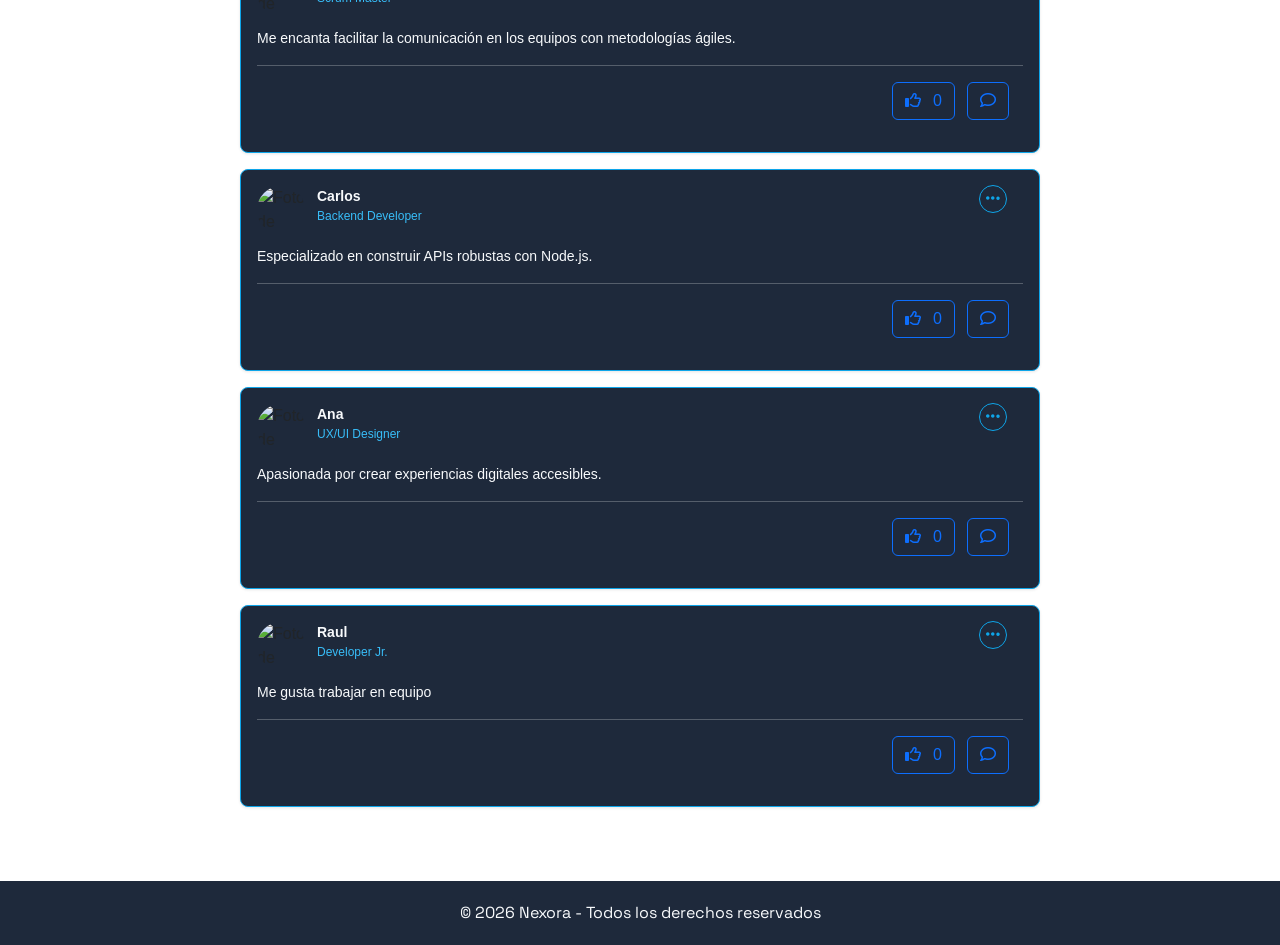
==== commit 08a189fa: "Se agrega la funcion de comentarios y especialidad" ====
--- a/index.html
+++ b/index.html
@@ -10,7 +10,7 @@
     <title>Nexora</title>
     <link href="https://cdn.jsdelivr.net/npm/bootstrap@5.3.8/dist/css/bootstrap.min.css" rel="stylesheet"
         integrity="sha384-sRIl4kxILFvY47J16cr9ZwB07vP4J8+LH7qKQnuqkuIAvNWLzeN8tE5YBujZqJLB" crossorigin="anonymous">
-        <link rel="stylesheet" href="https://cdn.jsdelivr.net/npm/bootstrap-icons@1.11.3/font/bootstrap-icons.min.css">
+    <link rel="stylesheet" href="https://cdn.jsdelivr.net/npm/bootstrap-icons@1.11.3/font/bootstrap-icons.min.css">
     <link rel="preconnect" href="https://fonts.googleapis.com">
     <link rel="preconnect" href="https://fonts.gstatic.com" crossorigin>
     <link
@@ -31,18 +31,18 @@
         <nav id="header"></nav>
     </header>
 
-<!--Contenedor que gestiona 3 columnas en la pagina-->
+    <!--Contenedor que gestiona 3 columnas en la pagina-->
 
-<div class="container-fluid pt-4">
-    <div class="row justify-content-center">
-    <!-- COLUMNA IZQUIERDA -->   
-       <!-- <aside class="col-lg-3 d-none d-lg-block">
+    <div class="container-fluid pt-4">
+        <div class="row justify-content-center">
+            <!-- COLUMNA IZQUIERDA -->
+            <!-- <aside class="col-lg-3 d-none d-lg-block">
             <div class="card border-info custom-card-bg p-3 sticky-top custom-sticky-aside">
                 <h5 class="text-white mb-3">Mi Perfil</h5>
                 <hr class="text-secondary opacity-25">-->
-                
-                <!-- Estado 1: Usuario Invitado / No ha iniciado sesión -->
-              <!-- <div id="perfil-invitado" class="text-center my-4">
+
+            <!-- Estado 1: Usuario Invitado / No ha iniciado sesión -->
+            <!-- <div id="perfil-invitado" class="text-center my-4">
                     <p class="text-white-50 small mb-3">Únete a la comunidad STEM para conectar con mentores y compartir ideas.</p>
 
                    
@@ -50,9 +50,9 @@
                         Iniciar Sesión
                     </a>
                 </div> -->
-        
-                <!-- Estado 2: Usuario Autenticado (Oculto inicialmente por CSS o JS) -->
-                <!--<div id="perfil-autenticado" class="text-center my-3" style="display: none;">
+
+            <!-- Estado 2: Usuario Autenticado (Oculto inicialmente por CSS o JS) -->
+            <!--<div id="perfil-autenticado" class="text-center my-3" style="display: none;">
                     <div class="bg-secondary rounded-circle mx-auto mb-2" style="width: 70px; height: 70px;"></div>
                     <h6 class="text-white m-0">Usuario Nexora</h6>
                     <small class="text-muted">Estudiante STEM</small>
@@ -60,71 +60,91 @@
             </div>
         </aside> -->
 
-    <!--Formulario de crear publicacion-->
+            <!--Formulario de crear publicacion-->
 
-    <!-- COLUMNA CENTRAL: El Feed  -->
-    <main class="col-12">
+            <!-- COLUMNA CENTRAL: El Feed  -->
+            <main class="col-12">
 
-    <div class="post-card m-2 w-100 mx-auto" id="seccionPublicarDudaFija">
-        <div class="p-1">
-            <div class="style-pointer" id="toggleDudaForm" style="display: flex; align-items: center; gap: 12px; cursor: pointer;">
-    
-                <div class="text-white" style="background-color: #0ea5e9 !important; width: 42px; height: 42px; border-radius: 50%; display: inline-flex; align-items: center; justify-content: center; font-size: 32px; font-weight: 400; padding-bottom: 4px; line-height: 1; user-select: none;">
-                +
-                </div>
-    
-            <h2 >Nueva Publicación</h2>
-            </div>
+                <div class="post-card m-2 w-100 mx-auto" id="seccionPublicarDudaFija">
+                    <div class="p-1">
+                        <div class="style-pointer" id="toggleDudaForm"
+                            style="display: flex; align-items: center; gap: 12px; cursor: pointer;">
 
-        <div id="dudaFormContainer" class="d-none mt-3">
-            <div id="alertContainer" ></div>
-            <textarea id="textoNuevaDuda" class="form-control mb-3" rows="3" placeholder="Escribe tu idea..."></textarea>
-            
-            <div class="mb-3 text-center containerImage" style="border-radius: 8px; overflow: hidden;">
-                <img id="preview" class="imageCard" src="" alt="Vista previa" style="display: none;">
-            </div>
+                            <div class="text-white"
+                                style="background-color: #0ea5e9 !important; width: 42px; height: 42px; border-radius: 50%; display: inline-flex; align-items: center; justify-content: center; font-size: 32px; font-weight: 400; padding-bottom: 4px; line-height: 1; user-select: none;">
+                                +
+                            </div>
 
-            <div class="d-flex justify-content-between align-items-center">
-                
-                <!--<div>
+                            <h2>Nueva Publicación</h2>
+                        </div>
+
+                        <div id="dudaFormContainer" class="d-none mt-3">
+                            <div id="alertContainer"></div>
+                            <textarea id="textoNuevaDuda" class="form-control mb-3" rows="3"
+                                placeholder="Escribe tu idea..."></textarea>
+
+                            <div class="mb-3">
+                                <label for="especialidadUsuario"
+                                    class="form-label text-white-50 small">Especialidad</label>
+                                <select id="especialidadUsuario" class="form-select"
+                                    style="background-color: #1e293b; color: #e2e8f0; border-color: #334155;">
+                                    <option value="">Selecciona tu especialidad...</option>
+                                    <!-- Las opciones se llenarán automáticamente con JavaScript -->
+                                </select>
+                            </div>
+
+
+                            <div class="mb-3 text-center containerImage" style="border-radius: 8px; overflow: hidden;">
+                                <img id="preview" class="imageCard" src="" alt="Vista previa" style="display: none;">
+                            </div>
+
+                            <div class="d-flex justify-content-between align-items-center">
+
+                                <!--<div>
                     <label for="imagen" class="btnCardOptions" style="padding: 6px 16px; cursor: pointer; display: inline-flex; align-items: center; justify-content: center; border-radius: 8px;">
                         <i class="fa-solid fa-camera-retro" style="font-size: 1.2rem;"></i>
                     </label>
                     <input type="file" id="imagen" accept="image/*" style="display: none;">
                 </div>-->
 
-                <div class="d-flex gap-2">
-                    <button type="button" id="btnCancelarDuda" class="btn">CANCELAR</button>
-                    <button type="submit" class="btn btn-primary w-100 fw-bold" style="background-color: #0EA5E9;" id="btnPublicarDudaCard">
-                        <i class="fa-solid fa-paper-plane me-2"></i>Publicar en Tiempo Real
-                    </button>
+                                <div class="d-flex gap-2">
+                                    <button type="button" id="btnCancelarDuda" class="btn">CANCELAR</button>
+                                    <button type="submit" class="btn btn-primary w-100 fw-bold"
+                                        style="background-color: #0EA5E9;" id="btnPublicarDudaCard">
+                                        <i class="fa-solid fa-paper-plane me-2"></i>Publicar en Tiempo Real
+                                    </button>
+                                </div>
+                            </div>
+
+
+
+
+                        </div>
+                    </div>
                 </div>
-            </div>
-        </div>
-    </div>
-</div>
-    <!--Seccion donde se alojan las publicaciones-->
-    <section>
-        <div class="container d-flex ">
 
-            <div class="col">
+                <!--Seccion donde se alojan las publicaciones-->
+                <section>
+                    <div class="container d-flex ">
 
-                
-                <div id="prodRow" class="row  justify-content-center p-3">
-                    <!-- aqui empieza la tarjeta -->
-                    
-                    <!-- aqui temrina la tarjeta-->
-                </div>
-            </div>
-        </div>
+                        <div class="col">
 
-    </section>
-    </main>
 
-    <!--SECCION DE STEAM-->
+                            <div id="prodRow" class="row  justify-content-center p-3">
+                                <!-- aqui empieza la tarjeta -->
 
-    <!-- COLUMNA DERECHA: Tendencias / Dudas Populares -->
-     <!--
+                                <!-- aqui temrina la tarjeta-->
+                            </div>
+                        </div>
+                    </div>
+
+                </section>
+            </main>
+
+            <!--SECCION DE STEAM-->
+
+            <!-- COLUMNA DERECHA: Tendencias / Dudas Populares -->
+            <!--
     <aside class="col-lg-3 d-none d-lg-block">
         <div class="card border-info custom-card-bg p-3 sticky-top custom-sticky-aside">
             <h5 class="text-white mb-3">Tendencias STEM</h5>
@@ -143,9 +163,9 @@
         </div>
     </aside>-->
 
-</div>
+        </div>
 
-</div>
+    </div>
 
     <footer id="footer"></footer>
 
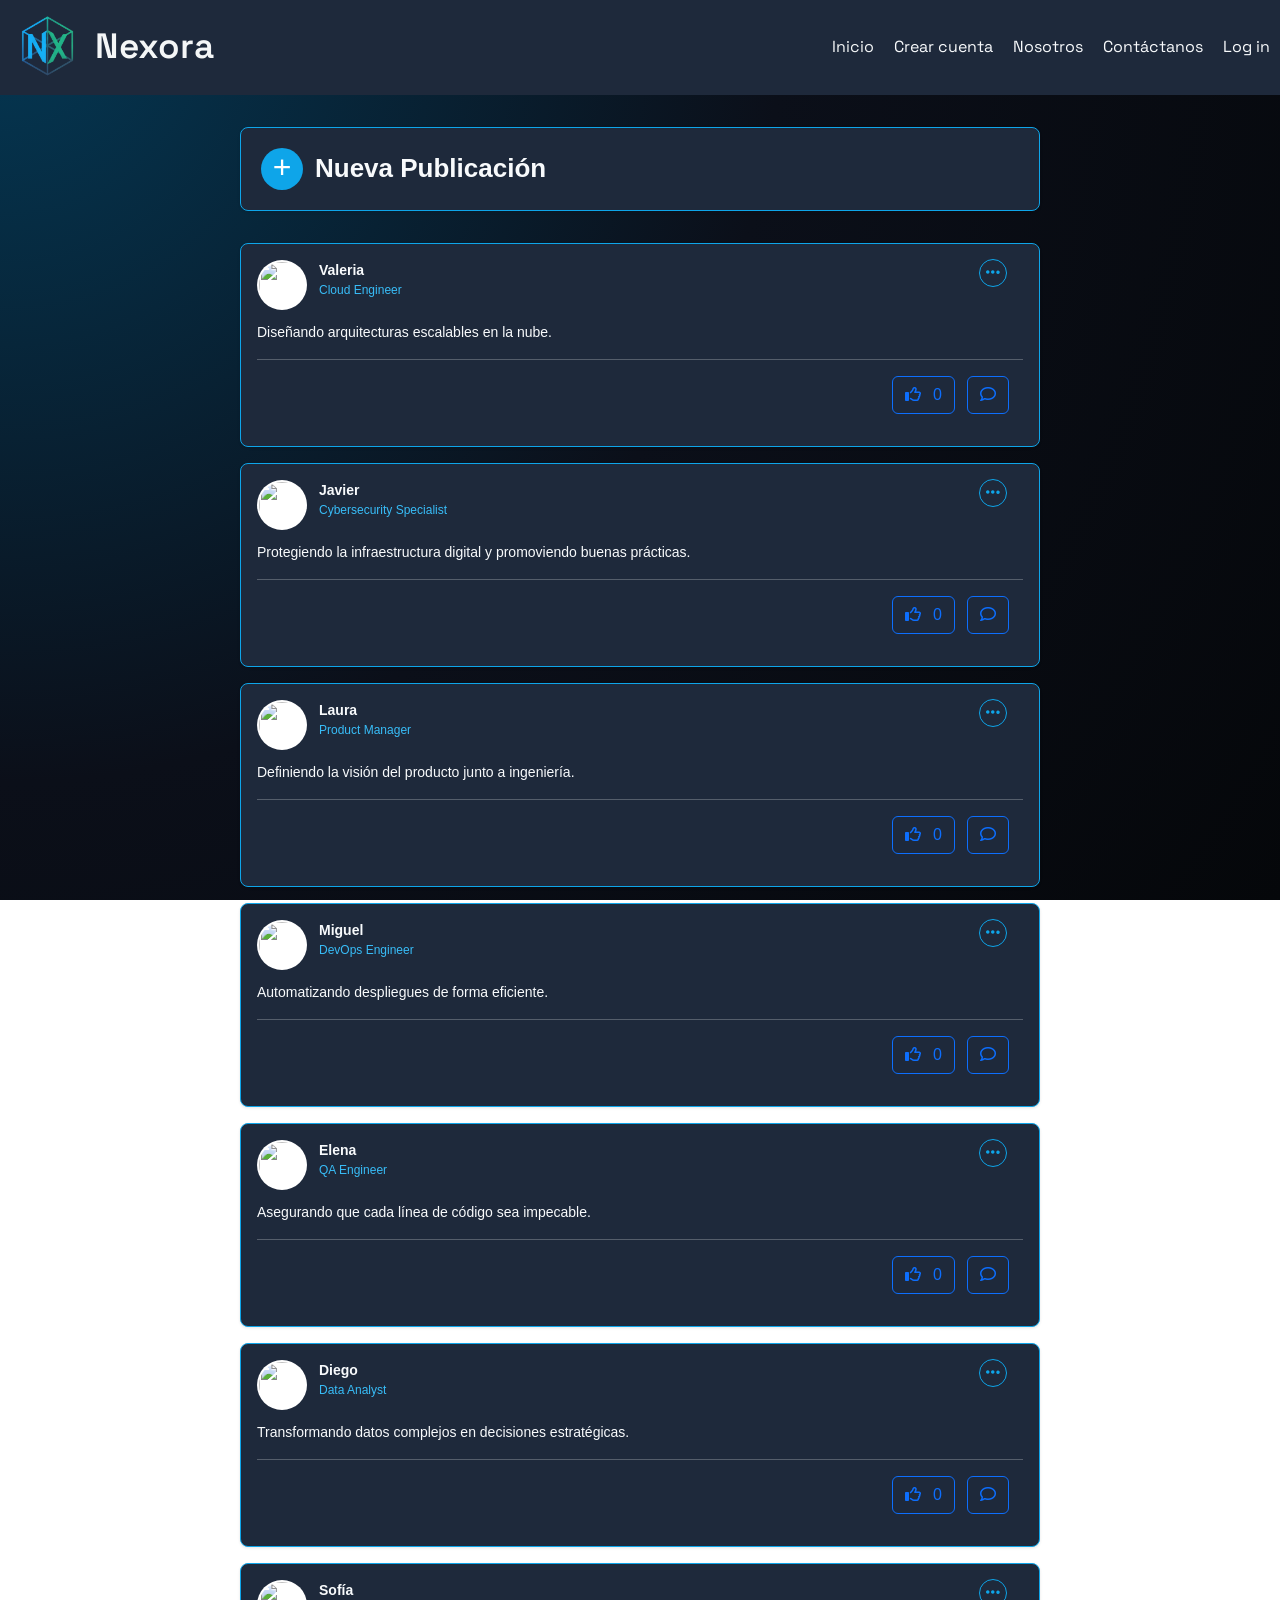
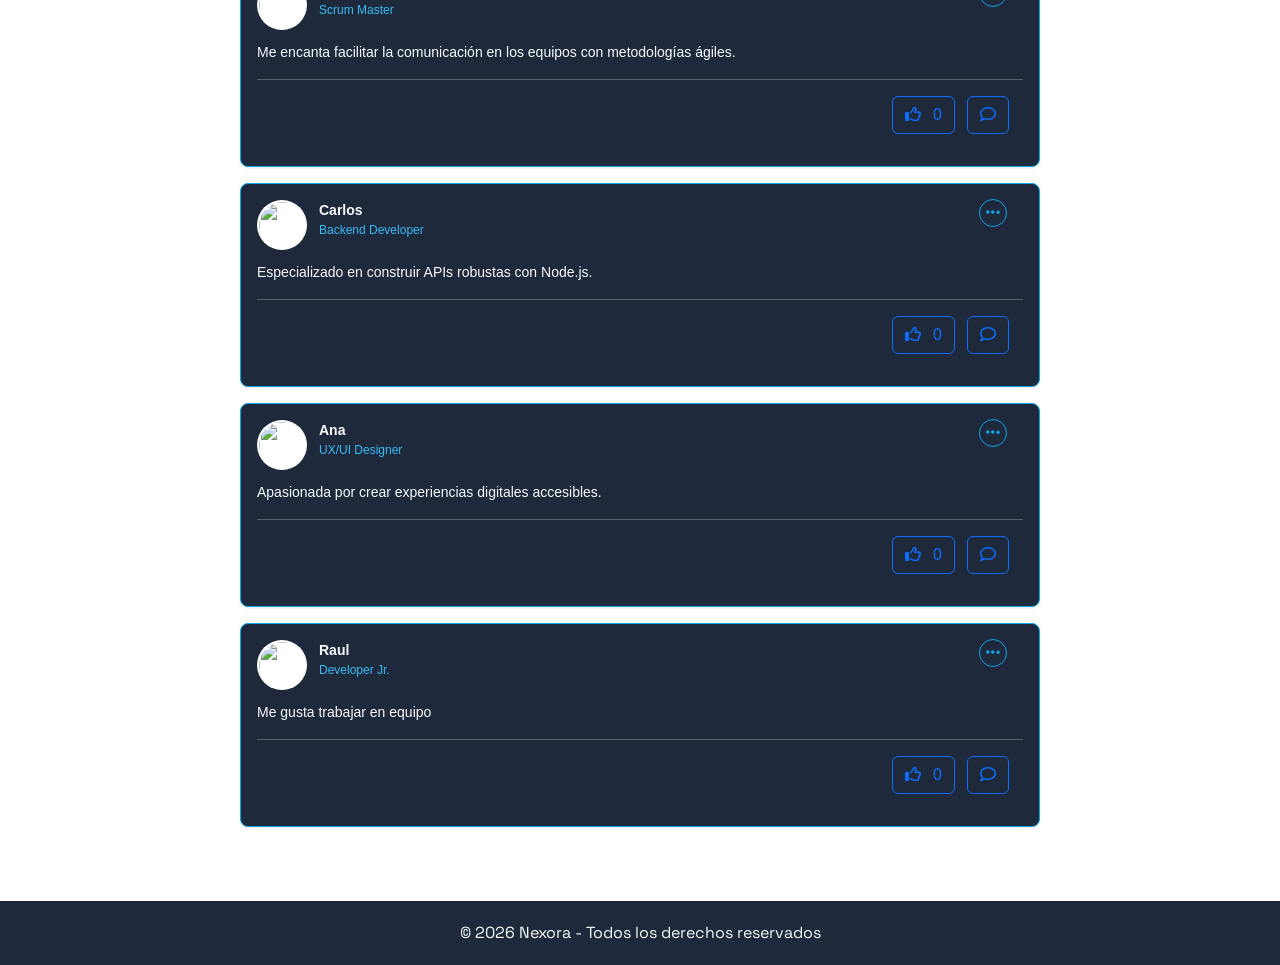
==== commit 8b316160: "correccion detalles perfil e index" ====
--- a/index.html
+++ b/index.html
@@ -82,17 +82,6 @@
                             <div id="alertContainer"></div>
                             <textarea id="textoNuevaDuda" class="form-control mb-3" rows="3"
                                 placeholder="Escribe tu idea..."></textarea>
-
-                            <div class="mb-3">
-                                <label for="especialidadUsuario"
-                                    class="form-label text-white-50 small">Especialidad</label>
-                                <select id="especialidadUsuario" class="form-select"
-                                    style="background-color: #1e293b; color: #e2e8f0; border-color: #334155;">
-                                    <option value="">Selecciona tu especialidad...</option>
-                                    <!-- Las opciones se llenarán automáticamente con JavaScript -->
-                                </select>
-                            </div>
-
 
                             <div class="mb-3 text-center containerImage" style="border-radius: 8px; overflow: hidden;">
                                 <img id="preview" class="imageCard" src="" alt="Vista previa" style="display: none;">
--- a/CSS/index.css
+++ b/CSS/index.css
@@ -53,11 +53,13 @@
 
 /* Foto de perfil redonda */
 .profile-pic {
-  width: 48px;
-  height: 48px;
+  width: 50px;
+  height: 50px;
   border-radius: 50%;
   object-fit: cover;
   margin-right: 12px;
+  background:#fff;
+  border:2px solid rgba(255,255,255,.15);
 }
 
 /* Contenedor de los textos del autor */
